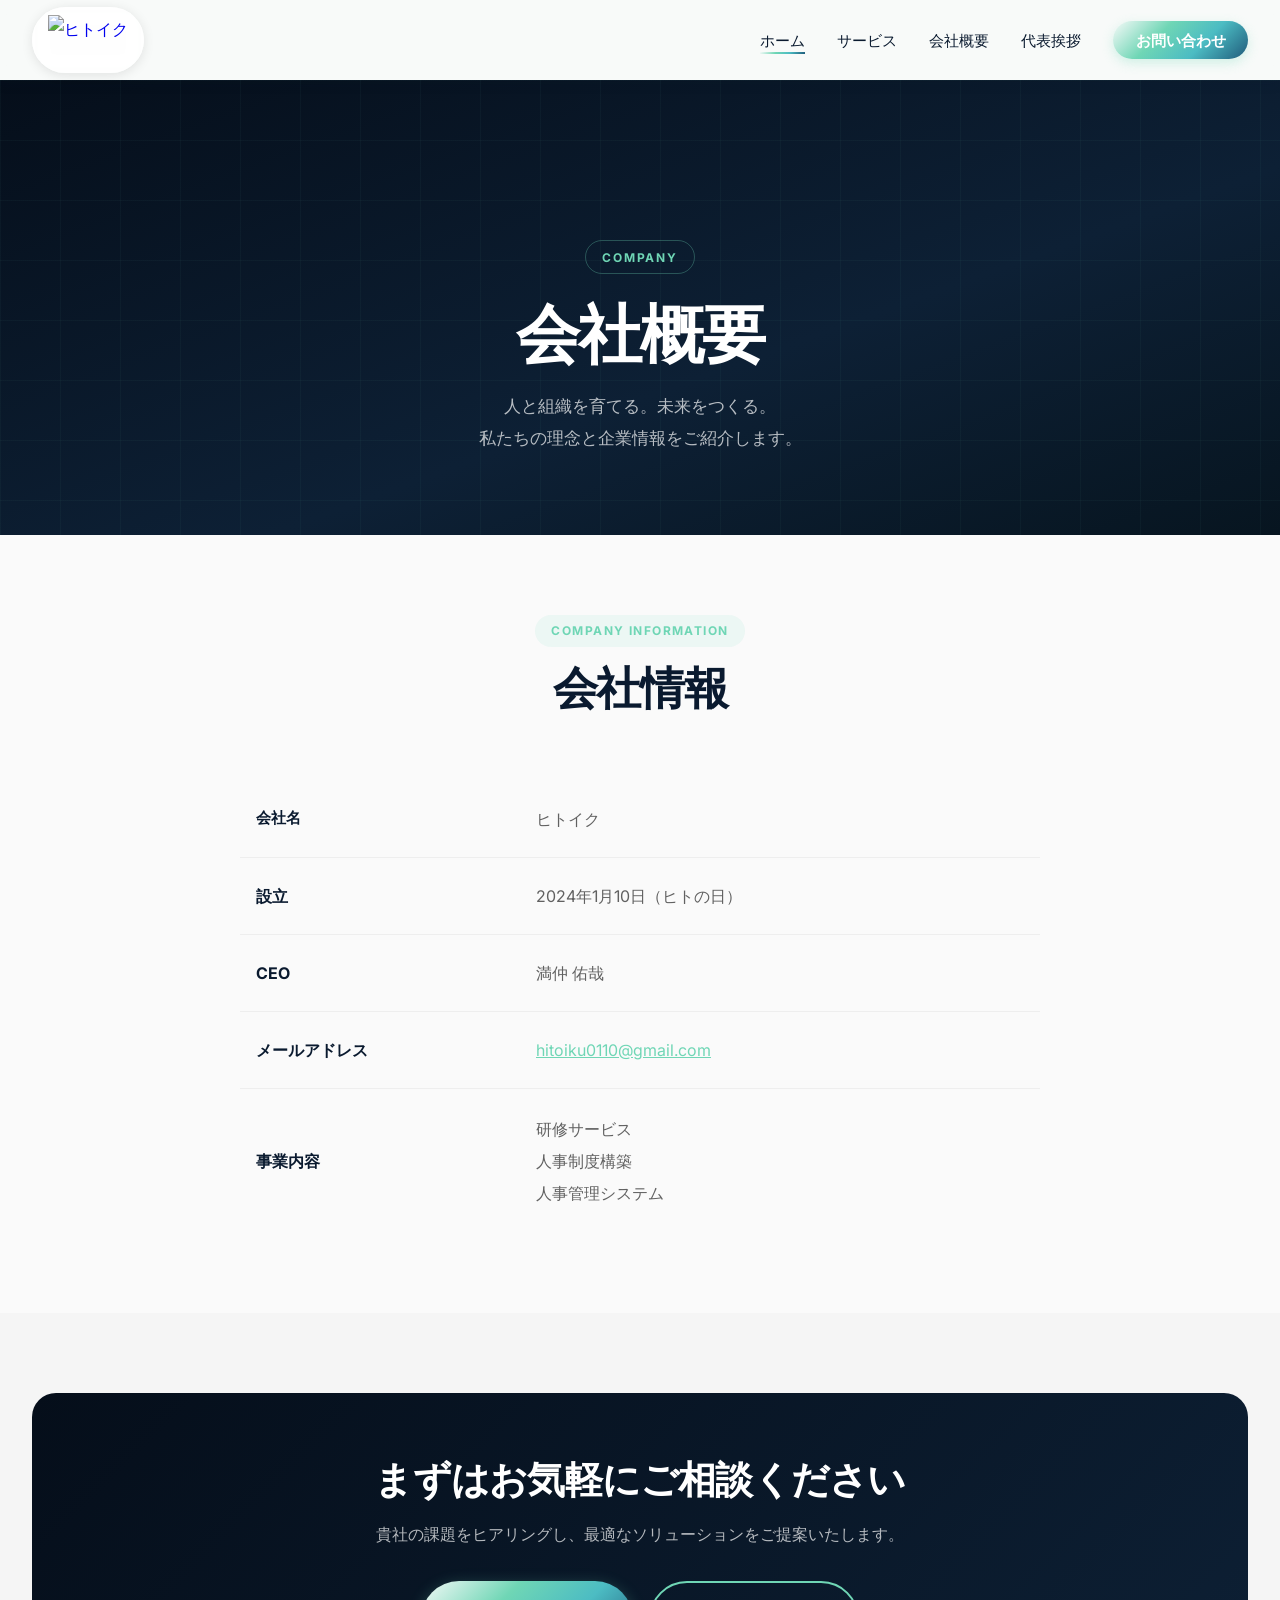
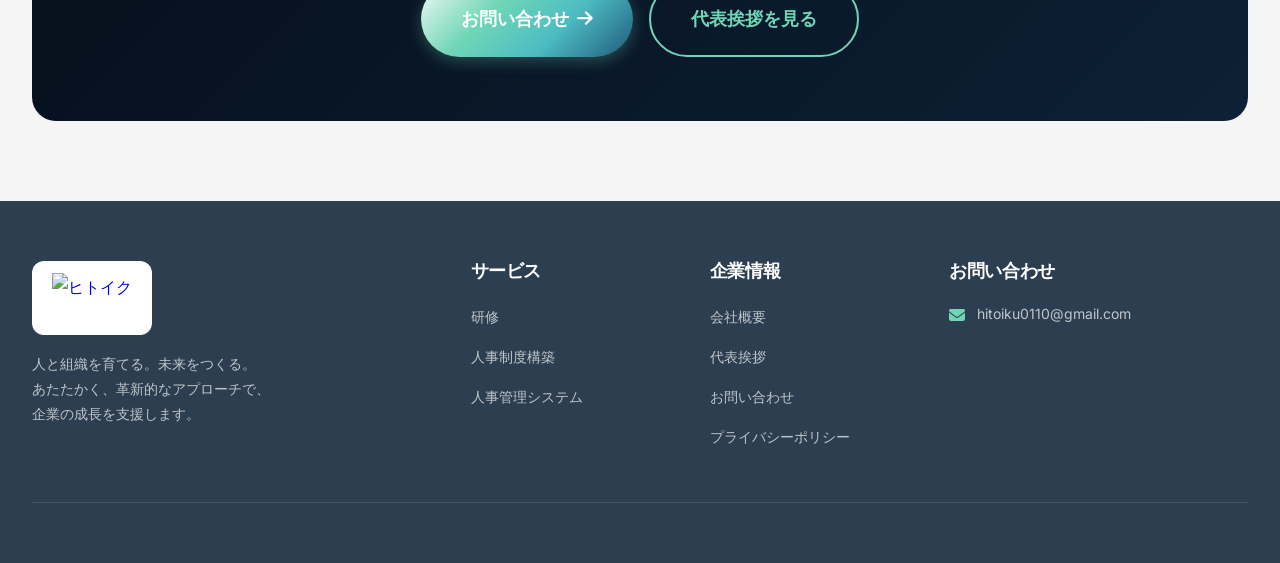
==== about.html @ e3c4ff3e "Add files via upload" ====
<!DOCTYPE html>
<html lang="ja">
<head>
  <meta charset="UTF-8">
  <meta name="viewport" content="width=device-width, initial-scale=1.0">
  <title>会社概要 - ヒトイク</title>
  <meta name="description" content="ヒトイクの会社概要、企業理念、ビジョン、ミッションをご紹介します。">
  <link rel="preconnect" href="https://fonts.googleapis.com">
  <link rel="preconnect" href="https://fonts.gstatic.com" crossorigin>
  <link href="https://fonts.googleapis.com/css2?family=Inter:wght@300;400;500;600;700;800;900&family=Sora:wght@400;600;700;800&display=swap" rel="stylesheet">
  <link rel="stylesheet" href="https://cdn.jsdelivr.net/npm/@fortawesome/fontawesome-free@6.4.0/css/all.min.css">
  <style>

/* ===== デザインシステム ===== */
:root {
  --color-mist-white: #F7FAF9;
  --color-fresh-green: #6FD6B5;
  --color-calm-cyan: #4CBCC3;
  --color-deep-blue: #1F5A7A;
  --color-deep-navy: #0A1A2F;
  --color-soft-amber: #F4A261;
  --primary-gradient: linear-gradient(135deg, #F7FAF9 0%, #6FD6B5 35%, #4CBCC3 65%, #1F5A7A 100%);
  --primary: #6FD6B5;
  --primary-light: #8FE4CC;
  --primary-dark: #4CBCC3;
  --neutral-50: #FAFAFA;
  --neutral-100: #F5F5F5;
  --neutral-200: #EEEEEE;
  --neutral-300: #E0E0E0;
  --neutral-600: #757575;
  --neutral-700: #616161;
  --neutral-800: #424242;
  --neutral-900: #0A1A2F;
  --glass-bg: rgba(247, 250, 249, 0.75);
  --glass-border: rgba(111, 214, 181, 0.25);
  --glass-shadow: 0 8px 32px 0 rgba(10, 26, 47, 0.15);
  --shadow-sm: 0 4px 12px rgba(10, 26, 47, 0.08);
  --shadow-md: 0 8px 24px rgba(10, 26, 47, 0.12);
  --shadow-lg: 0 16px 48px rgba(10, 26, 47, 0.16);
  --shadow-xl: 0 24px 64px rgba(10, 26, 47, 0.20);
  --font-display: 'Sora', 'Noto Sans JP', sans-serif;
  --font-body: 'Inter', 'Noto Sans JP', sans-serif;
  --radius-sm: 8px;
  --radius-md: 12px;
  --radius-lg: 16px;
  --radius-xl: 24px;
  --radius-full: 9999px;
  --transition-fast: 0.15s cubic-bezier(0.4, 0, 0.2, 1);
  --transition-base: 0.3s cubic-bezier(0.4, 0, 0.2, 1);
  --transition-slow: 0.5s cubic-bezier(0.4, 0, 0.2, 1);
  --transition-smooth: 0.7s cubic-bezier(0.25, 0.46, 0.45, 0.94);
  --space-xs: 0.5rem;
  --space-sm: 1rem;
  --space-md: 1.5rem;
  --space-lg: 2rem;
  --space-xl: 3rem;
  --space-2xl: 4rem;
  --space-3xl: 6rem;
}

*, *::before, *::after { margin: 0; padding: 0; box-sizing: border-box; }

html { scroll-behavior: smooth; font-size: 16px; -webkit-font-smoothing: antialiased; }

body {
  font-family: var(--font-body);
  font-size: 1rem;
  line-height: 1.75;
  color: var(--neutral-800);
  background: var(--neutral-50);
  overflow-x: hidden;
}

h1,h2,h3,h4,h5,h6 {
  font-family: var(--font-display);
  font-weight: 700;
  line-height: 1.2;
  letter-spacing: -0.02em;
  color: var(--neutral-900);
}
h1 { font-size: clamp(2.5rem, 5vw, 4.5rem); font-weight: 800; }
h2 { font-size: clamp(2rem, 4vw, 3.5rem); }
h3 { font-size: clamp(1.5rem, 3vw, 2.5rem); }
h4 { font-size: clamp(1.25rem, 2.5vw, 2rem); }
p { font-size: clamp(1rem, 1.5vw, 1.125rem); line-height: 1.8; }

.text-gradient {
  background: var(--primary-gradient);
  -webkit-background-clip: text;
  -webkit-text-fill-color: transparent;
  background-clip: text;
}

.container { max-width: 1320px; margin: 0 auto; padding: 0 var(--space-lg); }
.section { padding: var(--space-3xl) 0; position: relative; }
.section-hero { min-height: 100vh; display: flex; align-items: center; position: relative; overflow: hidden; }

.glass-card {
  background: var(--glass-bg);
  backdrop-filter: blur(20px) saturate(180%);
  -webkit-backdrop-filter: blur(20px) saturate(180%);
  border: 1px solid var(--glass-border);
  border-radius: var(--radius-xl);
  box-shadow: var(--shadow-lg);
  transition: all var(--transition-base);
}
.glass-card:hover { transform: translateY(-8px); box-shadow: var(--shadow-xl); }

/* ===== ボタン ===== */
.btn {
  display: inline-flex; align-items: center; justify-content: center;
  gap: var(--space-xs); padding: 1rem 2rem;
  font-family: var(--font-body); font-size: 1rem; font-weight: 600;
  text-decoration: none; border: none; border-radius: var(--radius-full);
  cursor: pointer; transition: all var(--transition-base);
  position: relative; overflow: hidden;
}
.btn::before {
  content: ''; position: absolute; top: 50%; left: 50%;
  width: 0; height: 0; border-radius: 50%;
  background: rgba(255,255,255,0.3);
  transform: translate(-50%,-50%); transition: width 0.6s, height 0.6s;
}
.btn:hover::before { width: 300px; height: 300px; }
.btn-primary {
  background: var(--primary-gradient); color: white;
  box-shadow: 0 4px 16px rgba(111,214,181,0.3);
}
.btn-primary:hover { transform: translateY(-2px); box-shadow: 0 8px 24px rgba(111,214,181,0.4); }
.btn-ghost {
  background: transparent; color: var(--primary);
  border: 2px solid var(--primary);
}
.btn-ghost:hover { background: var(--primary); color: white; }
.btn-large { padding: 1.25rem 2.5rem; font-size: 1.125rem; }

/* ===== アニメーション ===== */
@keyframes fadeInUp { from { opacity:0; transform:translateY(30px); } to { opacity:1; transform:translateY(0); } }
@keyframes float { 0%,100% { transform:translateY(0); } 50% { transform:translateY(-20px); } }
@keyframes pulse { 0%,100% { transform:scale(1); opacity:1; } 50% { transform:scale(1.05); opacity:0.9; } }
@keyframes pulse-soft { 0%,100% { opacity:1; transform:scale(1); } 50% { opacity:0.7; transform:scale(1.15); } }
@keyframes ripple { from { transform:scale(0); opacity:1; } to { transform:scale(4); opacity:0; } }

.animate-fadeInUp { animation: fadeInUp 0.7s ease-out; }
.delay-100 { animation-delay: 0.1s; }
.delay-200 { animation-delay: 0.2s; }
.delay-300 { animation-delay: 0.3s; }

.reveal { opacity: 0; transform: translateY(30px); transition: all var(--transition-smooth); }
.reveal.active { opacity: 1; transform: translateY(0); }

/* ===== ナビゲーション ===== */
.nav {
  position: fixed; top: 0; left: 0; width: 100%; z-index: 1000;
  background: transparent; transition: all var(--transition-base);
}
.nav.scrolled {
  background: var(--glass-bg);
  backdrop-filter: blur(20px) saturate(180%);
  box-shadow: var(--shadow-sm);
}
.nav__wrapper {
  display: flex; align-items: center; justify-content: space-between;
  padding: 1rem 0; height: 80px;
}
.nav__logo {
  background: rgba(255,255,255,0.95);
  padding: 0.5rem 1rem; border-radius: 50px;
  backdrop-filter: blur(10px);
  box-shadow: 0 2px 12px rgba(0,0,0,0.1);
  position: relative; z-index: 1001;
  display: flex; align-items: center;
  text-decoration: none; height: fit-content;
}
.nav__logo-img { height: 50px; width: auto; transition: transform var(--transition-base); }
.nav__logo-img:hover { transform: scale(1.05); }
.nav__list { display: flex; align-items: center; gap: var(--space-lg); list-style: none; }
.nav__link {
  text-decoration: none; color: white; font-weight: 500; font-size: 0.9375rem;
  transition: all var(--transition-fast); position: relative;
}
.nav.scrolled .nav__link { color: var(--neutral-900); }
.nav__link::after {
  content: ''; position: absolute; bottom: -4px; left: 0;
  width: 0; height: 2px; background: var(--primary-gradient);
  transition: width var(--transition-base);
}
.nav__link:hover::after, .nav__link.active::after { width: 100%; }
.nav__link--cta {
  background: var(--primary-gradient); color: white !important;
  padding: 0.6rem 1.4rem; border-radius: var(--radius-full);
  font-weight: 600; box-shadow: 0 4px 12px rgba(111,214,181,0.3);
}
.nav__link--cta::after { display: none; }
.nav__toggle { display: none; flex-direction: column; gap: 5px; background: none; border: none; cursor: pointer; }
.nav__toggle span { width: 25px; height: 2px; background: white; transition: all var(--transition-base); }
.nav.scrolled .nav__toggle span { background: var(--neutral-900); }
.nav__menu { display: block; }

/* ===== ヒーロー（シネマティック・ビデオ背景） ===== */
.hero {
  position: relative; overflow: hidden;
  min-height: 100vh;
  display: flex; align-items: center;
  background: #050e1a;
}
.hero__background { position: absolute; inset: 0; }

/* ビデオ本体 */
.hero__video {
  position: absolute; top: 50%; left: 50%;
  min-width: 100%; min-height: 100%;
  width: auto; height: auto;
  transform: translate(-50%, -50%);
  object-fit: cover; z-index: 0;
}

/* ビデオなし時のフォールバック */
.hero__video-fallback {
  position: absolute; inset: 0; z-index: 0;
  background:
    radial-gradient(ellipse 80% 60% at 65% 40%, rgba(31,90,122,0.6) 0%, transparent 70%),
    radial-gradient(ellipse 50% 80% at 15% 80%, rgba(76,188,195,0.2) 0%, transparent 60%),
    linear-gradient(160deg, #050e1a 0%, #0d2035 50%, #071520 100%);
}

/* グリッド装飾ライン */
.hero__grid {
  position: absolute; inset: 0; z-index: 1; pointer-events: none;
  background-image:
    linear-gradient(rgba(111,214,181,0.04) 1px, transparent 1px),
    linear-gradient(90deg, rgba(111,214,181,0.04) 1px, transparent 1px);
  background-size: 80px 80px;
  -webkit-mask-image: radial-gradient(ellipse 80% 80% at 50% 50%, black 30%, transparent 100%);
  mask-image: radial-gradient(ellipse 80% 80% at 50% 50%, black 30%, transparent 100%);
}

/* メインオーバーレイ */
.hero__overlay {
  position: absolute; inset: 0; z-index: 2;
  background: linear-gradient(160deg,
    rgba(5,14,26,0.88) 0%,
    rgba(10,26,47,0.72) 45%,
    rgba(5,14,26,0.85) 100%);
}
.hero__overlay::after {
  content: '';
  position: absolute; bottom: 0; left: 0; right: 0; height: 220px;
  background: linear-gradient(to top, var(--neutral-50) 0%, transparent 100%);
}

/* 左サイドアクセントライン */
.hero__sideline {
  position: absolute; left: 5vw; top: 20%; bottom: 20%;
  width: 1px; z-index: 3;
  background: linear-gradient(to bottom, transparent 0%, rgba(111,214,181,0.5) 30%, rgba(76,188,195,0.5) 70%, transparent 100%);
  transform: scaleY(0); transform-origin: top;
  animation: sidelineGrow 1.2s 0.3s cubic-bezier(0.4,0,0.2,1) forwards;
}
@keyframes sidelineGrow { to { transform: scaleY(1); } }

/* 粒子 */
.hero__particles { position: absolute; inset: 0; z-index: 1; overflow: hidden; pointer-events: none; }
.hero__particle {
  position: absolute; border-radius: 50%;
  background: rgba(111,214,181,0.22);
  animation: particleFloat linear infinite;
}
@keyframes particleFloat {
  0%   { transform: translateY(100vh) scale(0); opacity: 0; }
  10%  { opacity: 0.8; }
  90%  { opacity: 0.2; }
  100% { transform: translateY(-10vh) scale(1.2); opacity: 0; }
}

/* コンテンツ */
.hero__container { position: relative; z-index: 4; width: 100%; }
.hero__content { max-width: 900px; color: white; padding-left: 1rem; }

/* ===== シネマティックテキストアニメーション ===== */
@keyframes lineReveal {
  from { transform: translateY(110%); opacity: 0; }
  to   { transform: translateY(0);    opacity: 1; }
}
@keyframes fadeInUp {
  from { transform: translateY(24px); opacity: 0; }
  to   { transform: translateY(0);    opacity: 1; }
}

/* バッジ */
.hero__badge {
  display: inline-flex; align-items: center; gap: 0.5rem;
  background: rgba(111,214,181,0.12);
  border: 1px solid rgba(111,214,181,0.35);
  backdrop-filter: blur(12px);
  border-radius: var(--radius-full);
  padding: 0.4rem 1.2rem;
  font-size: 0.75rem; font-weight: 700; letter-spacing: 0.14em;
  color: #6FD6B5; text-transform: uppercase;
  margin-bottom: 2rem;
  opacity: 0;
  animation: fadeInUp 0.7s 0.4s cubic-bezier(0.4,0,0.2,1) forwards;
}
.hero__badge-dot {
  width: 6px; height: 6px; border-radius: 50%;
  background: #6FD6B5;
  animation: pulse-soft 2s ease-in-out infinite;
}

/* タイトル全体 */
.hero__title {
  margin-bottom: 0;
  font-size: clamp(2.6rem, 5.5vw, 5.2rem);
  font-weight: 800;
  line-height: 1.2;
  letter-spacing: -0.03em;
  color: white;
}

/* 行マスク：overflow:hidden でスライドアップのクリップ領域 */
.hero__line-wrap {
  display: block;
  overflow: hidden;
  padding-bottom: 0.15em;
}
/* 2行目はclip-pathを使うのでoverflowはvisibleに */
.hero__line-wrap--clip {
  display: block;
  overflow: visible;
  padding-bottom: 0.15em;
}

/* ===== キーフレーム ===== */
@keyframes lineSlideUp {
  from { transform: translateY(115%); opacity: 0; }
  to   { transform: translateY(0);    opacity: 1; }
}

/* 1行目「人が変われば、」— delay 1.2s */
.hero__title-line1 {
  display: block;
  color: #ffffff;
  text-shadow: 0 3px 28px rgba(0,0,0,0.7);
  opacity: 0;
  animation: lineSlideUp 1.2s 1.2s cubic-bezier(0.16,1,0.3,1) forwards;
}

/* 2行目「組織は変わる。」— グラデーション文字は廃止、白+緑グローで確実に表示 */
.hero__title-line2 {
  display: block;
  color: #ffffff;
  text-shadow:
    0 0 30px rgba(111,214,181,0.9),
    0 0 60px rgba(76,188,195,0.6),
    0 2px 20px rgba(0,0,0,0.8);
  clip-path: inset(0 0 110% 0);
  transform: translateY(30px);
  animation: line2Reveal 1.2s 2.2s cubic-bezier(0.16,1,0.3,1) forwards;
}
@keyframes line2Reveal {
  from { clip-path: inset(0 0 110% 0); transform: translateY(30px); }
  to   { clip-path: inset(0 0 -20% 0); transform: translateY(0); }
}

/* 2行目アンダーライン — delay 3.6s */
.hero__title-line2-inner { position: relative; display: inline-block; }
.hero__title-line2-inner::after {
  content: '';
  position: absolute; left: 0; bottom: -6px;
  width: 100%; height: 3px;
  background: linear-gradient(90deg, #7ee8c8 0%, #4CBCC3 100%);
  border-radius: 2px;
  transform: scaleX(0); transform-origin: left;
  animation: scaleXIn 1.0s 3.6s cubic-bezier(0.4,0,0.2,1) forwards;
  box-shadow: 0 0 12px rgba(111,214,181,0.5);
}
@keyframes scaleXIn { to { transform: scaleX(1); } }

/* ディバイダー — delay 3.2s */
.hero__divider {
  width: 0; height: 1px;
  background: linear-gradient(to right, rgba(111,214,181,0.7), transparent);
  margin: 2.4rem 0 1.8rem;
  animation: dividerGrow 1.0s 3.2s cubic-bezier(0.4,0,0.2,1) forwards;
}
@keyframes dividerGrow { to { width: 130px; } }

/* サブコピー — 3.5s / 4.0s */
.hero__sub-line { overflow: hidden; display: block; }
.hero__sub-line span {
  display: block;
  opacity: 0;
  animation: lineSlideUp 1.0s cubic-bezier(0.16,1,0.3,1) forwards;
}
.hero__sub-line:nth-child(1) span { animation-delay: 3.5s; }
.hero__sub-line:nth-child(2) span { animation-delay: 4.0s; }

.hero__description {
  font-size: clamp(0.95rem, 1.5vw, 1.1rem); line-height: 2.1;
  color: rgba(255,255,255,0.78); max-width: 620px;
  margin-bottom: var(--space-xl);
  font-weight: 300; letter-spacing: 0.02em;
}

/* ボタン — delay 4.6s */
.hero__actions {
  display: flex; gap: var(--space-md); flex-wrap: wrap;
  margin-bottom: var(--space-2xl);
  opacity: 0;
  animation: fadeInUp 1.0s 4.6s cubic-bezier(0.4,0,0.2,1) forwards;
}

/* スクロールインジケーター（5s後） */
.hero__scroll-hint {
  position: absolute; bottom: 2.5rem; left: 50%;
  transform: translateX(-50%);
  display: flex; flex-direction: column; align-items: center; gap: 0.6rem;
  color: rgba(255,255,255,0.4); font-size: 0.65rem; letter-spacing: 0.18em;
  text-transform: uppercase; z-index: 4;
  opacity: 0;
  animation: fadeInUp 1s 5s ease forwards;
}
.hero__scroll-line {
  width: 1px; height: 52px;
  background: linear-gradient(to bottom, rgba(111,214,181,0.7), transparent);
  animation: scrollPulse 2.5s 5.5s ease-in-out infinite;
}
@keyframes scrollPulse {
  0%,100% { opacity: 1; transform: scaleY(1); }
  50%      { opacity: 0.3; transform: scaleY(0.5) translateY(10px); }
}

@media (max-width: 768px) {
  .hero__content { margin-top: 100px; }
  .hero__title   { font-size: clamp(2rem, 8vw, 3rem); }
  .hero__sideline { display: none; }
  .hero__actions { flex-direction: column; }
  .hero__actions .btn { width: 100%; justify-content: center; }
  .hero__scroll-hint { display: none; }
}

/* ===== セクションヘッダー ===== */
.section__header { text-align: center; margin-bottom: var(--space-3xl); }
.section__label {
  display: inline-block; padding: var(--space-xs) var(--space-md);
  background: linear-gradient(135deg, rgba(111,214,181,0.1) 0%, rgba(111,214,181,0.05) 100%);
  border-radius: var(--radius-full); font-size: 0.875rem; font-weight: 700;
  color: var(--primary); letter-spacing: 0.05em; text-transform: uppercase;
  margin-bottom: var(--space-md);
}
.section__title { margin-bottom: var(--space-md); }
.section__description { font-size: 1.125rem; color: var(--neutral-600); }

/* ===== ビジョン・ミッション ===== */
.vm-grid { display: grid; grid-template-columns: 1fr; gap: var(--space-2xl); max-width: 800px; margin: 0 auto; }
.vm-card { padding: var(--space-2xl); text-align: center; border-radius: var(--radius-lg); }
.vm-card__icon {
  width: 80px; height: 80px; margin: 0 auto var(--space-lg);
  display: flex; align-items: center; justify-content: center;
  background: var(--primary-gradient); border-radius: 50%;
  font-size: 2rem; color: white;
}
.vm-card__title { font-size: 1.75rem; font-weight: 800; color: var(--primary); margin-bottom: var(--space-sm); letter-spacing: 0.05em; }
.vm-card__subtitle { font-size: 1.25rem; font-weight: 600; color: var(--neutral-800); margin-bottom: var(--space-lg); }
.vm-card__text { font-size: 1.125rem; line-height: 1.8; color: var(--neutral-700); margin-bottom: var(--space-md); font-weight: 500; }
.vm-card__description { font-size: 0.9375rem; line-height: 1.7; color: var(--neutral-600); }

/* ===== サービスカード ===== */
.services__grid { display: grid; grid-template-columns: repeat(3,1fr); gap: var(--space-xl); }
.service-card {
  background: white; border-radius: var(--radius-xl); overflow: hidden;
  box-shadow: var(--shadow-md); transition: all var(--transition-base); position: relative;
}
.service-card:hover { transform: translateY(-8px); box-shadow: var(--shadow-xl); }
.service-card__image { position: relative; height: 240px; overflow: hidden; }
.service-card__image img { width: 100%; height: 100%; object-fit: cover; transition: transform var(--transition-slow); }
.service-card:hover .service-card__image img { transform: scale(1.1); }
.service-card__badge {
  position: absolute; top: var(--space-md); left: var(--space-md);
  width: 50px; height: 50px; background: var(--glass-bg);
  backdrop-filter: blur(20px); border-radius: var(--radius-md);
  display: flex; align-items: center; justify-content: center;
  font-family: var(--font-display); font-size: 1.25rem; font-weight: 800; color: var(--primary);
}
.service-card__content { padding: var(--space-xl); }
.service-card__title { font-size: 1.5rem; margin-bottom: var(--space-md); }
.service-card__description { color: var(--neutral-600); margin-bottom: var(--space-lg); line-height: 1.8; }
.service-card__features { list-style: none; margin-bottom: var(--space-lg); }
.service-card__features li { display: flex; align-items: center; gap: var(--space-sm); padding: var(--space-xs) 0; color: var(--neutral-700); }
.service-card__features i { color: var(--primary); font-size: 0.875rem; }
.service-card__link { display: inline-flex; align-items: center; gap: var(--space-xs); color: var(--primary); font-weight: 600; text-decoration: none; transition: gap var(--transition-base); }
.service-card__link:hover { gap: var(--space-sm); }

/* ===== 円グラフ ===== */
.testimonials { background: linear-gradient(180deg, var(--neutral-50) 0%, var(--neutral-100) 100%); }
.satisfaction-section { margin-bottom: var(--space-3xl); background: white; padding: var(--space-2xl); border-radius: var(--radius-xl); box-shadow: var(--shadow-md); }
.satisfaction-section__title { font-size: 2rem; font-weight: 700; text-align: center; color: var(--neutral-900); margin-bottom: var(--space-2xl); }
.pie-charts { display: grid; grid-template-columns: repeat(3,1fr); gap: 2rem; max-width: 1200px; margin: 0 auto; }
.pie-chart { text-align: center; }
.pie-chart__header h4 { font-size: 1.25rem; font-weight: 600; color: var(--neutral-900); margin-bottom: 2rem; }
.pie-chart__wrapper { position: relative; width: 220px; height: 220px; margin: 0 auto 1.5rem; }
.pie-chart__canvas { width: 100%; height: 100%; }
.pie-chart__center { position: absolute; top: 50%; left: 50%; transform: translate(-50%,-50%); text-align: center; }
.pie-chart__percentage {
  font-size: 2.25rem; font-weight: 800;
  background: var(--primary-gradient); -webkit-background-clip: text;
  -webkit-text-fill-color: transparent; background-clip: text;
  line-height: 1; margin-bottom: 0.25rem;
}

/* ===== お客様の声 ===== */
.testimonials__grid { display: grid; grid-template-columns: repeat(2,1fr); gap: var(--space-xl); max-width: 1200px; margin: 0 auto; }
.testimonial-card { padding: var(--space-xl); position: relative; transition: all var(--transition-base); }
.testimonial-card:hover { transform: translateY(-8px); }
.testimonial-card__image { width: 100%; height: 240px; overflow: hidden; border-radius: var(--radius-lg); margin-bottom: var(--space-lg); box-shadow: var(--shadow-sm); }
.testimonial-card__image img { width: 100%; height: 100%; object-fit: cover; object-position: center; transition: transform var(--transition-base); }
.testimonial-card:hover .testimonial-card__image img { transform: scale(1.05); }
.testimonial-card__title { font-size: 1.25rem; font-weight: 700; color: var(--neutral-900); margin-bottom: var(--space-md); line-height: 1.4; }
.testimonial-card__content { font-size: 0.9375rem; line-height: 1.8; color: var(--neutral-700); margin-bottom: var(--space-lg); }
.testimonial-card__author { display: flex; align-items: center; gap: var(--space-md); padding-top: var(--space-md); border-top: 2px solid var(--neutral-200); }
.testimonial-card__company { font-weight: 600; color: var(--primary); font-size: 1rem; }

/* ===== 特徴カード ===== */
.features__grid { position: relative; }
.feature-card { padding: var(--space-xl); text-align: center; position: relative; }
.feature-card__icon {
  width: 80px; height: 80px; margin: 0 auto var(--space-lg);
  background: var(--primary-gradient); border-radius: var(--radius-lg);
  display: flex; align-items: center; justify-content: center;
  font-size: 2rem; color: white; box-shadow: 0 8px 24px rgba(111,214,181,0.3);
}
.feature-card__title { font-size: 1.5rem; margin-bottom: var(--space-md); }
.feature-card__description { color: var(--neutral-600); line-height: 1.8; }

/* ===== CTA ===== */
.cta__content { padding: var(--space-3xl); text-align: center; }
.cta__title { margin-bottom: var(--space-md); }
.cta__description { font-size: 1.125rem; color: var(--neutral-600); margin-bottom: var(--space-xl); }
.cta__actions { display: flex; gap: var(--space-md); justify-content: center; flex-wrap: wrap; }

/* ===== グリッド ===== */
.grid { display: grid; gap: var(--space-lg); }
.grid-3 { grid-template-columns: repeat(3,1fr); }

/* ===== フッター ===== */
.footer { background-color: #2C3E50; color: white; padding: 60px 0 30px; }
.footer__content { display: grid; grid-template-columns: 2fr 1fr 1fr 1.5fr; gap: 40px; margin-bottom: 40px; }
.footer__logo { text-decoration: none; display: inline-block; margin-bottom: 16px; background: white; padding: 12px 20px; border-radius: 12px; transition: var(--transition-base); }
.footer__logo:hover { transform: translateY(-2px); box-shadow: 0 4px 12px rgba(111,214,181,0.3); }
.footer__logo-img { height: 50px; width: auto; display: block; }
.footer__description { font-size: 14px; line-height: 1.8; color: rgba(255,255,255,0.7); }
.footer__title { font-size: 18px; font-weight: 600; margin-bottom: 20px; color: white; }
.footer__list { list-style: none; }
.footer__list li { margin-bottom: 12px; }
.footer__list a { color: rgba(255,255,255,0.7); text-decoration: none; font-size: 14px; transition: color var(--transition-base); }
.footer__list a:hover { color: var(--color-fresh-green); }
.footer__contact { list-style: none; }
.footer__contact li { display: flex; align-items: center; gap: 12px; margin-bottom: 16px; font-size: 14px; }
.footer__contact i { color: var(--color-fresh-green); font-size: 16px; }
.footer__contact a { color: rgba(255,255,255,0.7); text-decoration: none; transition: color var(--transition-base); }
.footer__contact a:hover { color: var(--color-fresh-green); }
.footer__bottom { border-top: 1px solid rgba(255,255,255,0.1); padding-top: 30px; text-align: center; }

/* ===== スクロールバー ===== */
::-webkit-scrollbar { width: 10px; }
::-webkit-scrollbar-track { background: var(--neutral-100); }
::-webkit-scrollbar-thumb { background: var(--primary); border-radius: var(--radius-full); }
::-webkit-scrollbar-thumb:hover { background: var(--primary-dark); }
::selection { background: var(--primary); color: white; }

/* ===== SP改行制御 ===== */
.br-sp { display: none; }

/* ===== レスポンシブ ===== */
@media (max-width: 1024px) {
  .services__grid { grid-template-columns: 1fr; max-width: 600px; margin: 0 auto; gap: var(--space-xl); }
  .service-card { display: flex; flex-direction: column; }
  .service-card__image { height: 300px; }
  .footer__content { grid-template-columns: repeat(2,1fr); gap: 30px; }
  .footer__section--main { grid-column: 1 / -1; text-align: center; }
  .footer__logo { margin-left: auto; margin-right: auto; }
  .grid-3 { grid-template-columns: repeat(2,1fr); }
  .testimonials__grid { grid-template-columns: 1fr; }
  .pie-charts { grid-template-columns: repeat(3,1fr); gap: 1.5rem; }
  .pie-chart__wrapper { width: 180px; height: 180px; }
}
@media (max-width: 768px) {
  .br-sp { display: inline; }
  :root { --space-3xl: 4rem; --space-2xl: 3rem; }
  .nav { background: var(--glass-bg); backdrop-filter: blur(20px) saturate(180%); box-shadow: var(--shadow-sm); }
  .nav-overlay { position: fixed; top: 0; left: 0; width: 100%; height: 100vh; background: rgba(10,26,47,0.6); backdrop-filter: blur(4px); opacity: 0; visibility: hidden; transition: all var(--transition-base); z-index: 998; pointer-events: none; }
  .nav-overlay.active { opacity: 1; visibility: visible; pointer-events: auto; }
  .nav__menu { position: fixed !important; top: 0 !important; right: -100% !important; width: 70% !important; max-width: 300px !important; height: 100vh !important; background: white !important; padding: 100px 30px 40px !important; box-shadow: var(--shadow-xl) !important; transition: right 0.3s ease-in-out !important; z-index: 999 !important; overflow-y: auto !important; }
  .nav__menu.active { right: 0 !important; }
  body.menu-open { overflow: hidden; position: fixed; width: 100%; }
  .nav__list { flex-direction: column; align-items: flex-start; gap: 24px; }
  .nav__link { color: var(--neutral-900); font-size: 1rem; }
  .nav__toggle { display: flex; position: relative; z-index: 1001; }
  .nav__toggle span { background: var(--neutral-900); }
  .services__grid { grid-template-columns: 1fr; gap: var(--space-lg); max-width: 100%; }
  .service-card__image { height: 250px; }
  .hero__content { margin-top: 130px; padding-top: 5px; }
  .hero__title { font-size: 2rem; }
  .hero__actions { flex-direction: column; }
  .hero__actions .btn { width: 100%; justify-content: center; }
  .footer__content { grid-template-columns: 1fr; }
  .grid-3 { grid-template-columns: 1fr; }
  .testimonials__grid { grid-template-columns: 1fr; }
  .pie-charts { grid-template-columns: 1fr; gap: 2.5rem; }
  .pie-chart__wrapper { width: 200px; height: 200px; }
  .vm-grid { grid-template-columns: 1fr; }
  .cta__content { padding: var(--space-xl); }
  .satisfaction-section { padding: var(--space-lg); }
}
@media (max-width: 480px) {
  .container { padding: 0 1.25rem; }
  .nav__wrapper { height: 70px; padding: 0.75rem 0; }
  .nav__logo { padding: 0.4rem 0.8rem; }
  .nav__logo-img { height: 38px; }
  .hero__content { margin-top: 100px !important; }
  .hero__title { font-size: 1.75rem; line-height: 1.3; }
  .hero__description { font-size: 1rem; }
}


/* ===== サブページ共通 ===== */
.page-hero {
  padding: 160px 0 80px;
  background: linear-gradient(160deg, #050e1a 0%, #0d2035 60%, #071520 100%);
  position: relative; overflow: hidden;
  text-align: center;
}
.page-hero::before {
  content: '';
  position: absolute; inset: 0;
  background-image:
    linear-gradient(rgba(111,214,181,0.04) 1px, transparent 1px),
    linear-gradient(90deg, rgba(111,214,181,0.04) 1px, transparent 1px);
  background-size: 60px 60px;
}
.page-hero__label {
  display: inline-block;
  color: #6FD6B5; font-size: 0.75rem; font-weight: 700;
  letter-spacing: 0.15em; text-transform: uppercase;
  border: 1px solid rgba(111,214,181,0.3);
  padding: 0.35rem 1rem; border-radius: 999px;
  margin-bottom: 1.5rem;
}
.page-hero__title {
  font-family: var(--font-display);
  font-size: clamp(2.2rem, 5vw, 4rem);
  font-weight: 800; color: #fff;
  margin-bottom: 1rem; letter-spacing: -0.03em;
}
.page-hero__desc {
  font-size: 1.05rem; color: rgba(255,255,255,0.7);
  line-height: 1.9; max-width: 560px; margin: 0 auto;
}
.section { padding: 80px 0; }
.section--alt { background: var(--neutral-100); }

/* CTA */
.cta-block {
  background: linear-gradient(135deg, #050e1a 0%, #0d2035 100%);
  border-radius: var(--radius-xl);
  padding: 4rem 3rem; text-align: center;
}
.cta-block__title {
  font-family: var(--font-display);
  font-size: clamp(1.6rem, 3vw, 2.4rem);
  font-weight: 800; color: #fff; margin-bottom: 1rem;
}
.cta-block__desc { font-size: 1rem; color: rgba(255,255,255,0.7); margin-bottom: 2rem; line-height: 1.9; }
.cta-block__actions { display: flex; gap: 1rem; justify-content: center; flex-wrap: wrap; }

/* セクションヘッダー */
.sec-label {
  display: inline-block; font-size: 0.75rem; font-weight: 700;
  letter-spacing: 0.12em; text-transform: uppercase; color: var(--primary);
  background: rgba(111,214,181,0.1); border-radius: 999px;
  padding: 0.35rem 1rem; margin-bottom: 1rem;
}
.sec-title {
  font-family: var(--font-display);
  font-size: clamp(1.8rem, 3.5vw, 3rem);
  font-weight: 800; color: var(--neutral-900);
  margin-bottom: 1rem; letter-spacing: -0.03em;
}
.sec-desc { font-size: 1rem; color: var(--neutral-600); line-height: 1.9; }
.sec-header { text-align: center; margin-bottom: 4rem; }

@media (max-width: 768px) {
  [style*="grid-template-columns:1fr 1fr"],
  [style*="grid-template-columns:1fr 2fr"],
  [style*="grid-template-columns:1fr 1fr 1fr"] {
    grid-template-columns: 1fr !important;
  }
}

  </style>
</head>
<body>

<!-- ナビゲーション -->
<nav class="nav scrolled" id="nav">
  <div class="container">
    <div class="nav__wrapper">
      <a href="index.html" class="nav__logo">
        <img src="https://www.genspark.ai/api/files/s/SGOuXb6x" alt="ヒトイク" class="nav__logo-img">
      </a>
      <div class="nav__menu" id="navMenu">
        <ul class="nav__list">
          <li><a href="index.html" class="nav__link active">ホーム</a></li>
          <li><a href="services.html" class="nav__link">サービス</a></li>
          <li><a href="about.html" class="nav__link">会社概要</a></li>
          <li><a href="message.html" class="nav__link">代表挨拶</a></li>
          <li><a href="https://docs.google.com/forms/d/e/1FAIpQLSeZlL0OIho6RS2qT0XHRUkNSlb5WwN1jwob5Ap6ArMgbOg42g/viewform" target="_blank" class="nav__link nav__link--cta">お問い合わせ</a></li>
        </ul>
      </div>
      <button class="nav__toggle" id="navToggle">
        <span></span><span></span><span></span>
      </button>
    </div>
  </div>
</nav>

<main style="padding-top:80px;">
<section class="page-hero">
  <div class="container" style="position:relative;z-index:1;">
    <span class="page-hero__label">Company</span>
    <h1 class="page-hero__title">会社概要</h1>
    <p class="page-hero__desc">人と組織を育てる。未来をつくる。<br>私たちの理念と企業情報をご紹介します。</p>
  </div>
</section>

<section class="section">
  <div class="container">
    <div class="sec-header reveal">
      <span class="sec-label">Company Information</span>
      <h2 class="sec-title">会社情報</h2>
    </div>
    <div style="max-width:800px;margin:0 auto;" class="reveal">
      <table style="width:100%;border-collapse:collapse;">
        <tbody>
          <tr style="border-bottom:1px solid var(--neutral-200);">
            <td style="padding:1.5rem 1rem;font-weight:700;color:var(--neutral-900);width:35%;font-size:0.95rem;background:var(--neutral-50);">会社名</td>
            <td style="padding:1.5rem 1rem;color:var(--neutral-700);">ヒトイク</td>
          </tr>
          <tr style="border-bottom:1px solid var(--neutral-200);">
            <td style="padding:1.5rem 1rem;font-weight:700;color:var(--neutral-900);background:var(--neutral-50);">設立</td>
            <td style="padding:1.5rem 1rem;color:var(--neutral-700);">2024年1月10日（ヒトの日）</td>
          </tr>
          <tr style="border-bottom:1px solid var(--neutral-200);">
            <td style="padding:1.5rem 1rem;font-weight:700;color:var(--neutral-900);background:var(--neutral-50);">CEO</td>
            <td style="padding:1.5rem 1rem;color:var(--neutral-700);">満仲 佑哉</td>
          </tr>
          <tr style="border-bottom:1px solid var(--neutral-200);">
            <td style="padding:1.5rem 1rem;font-weight:700;color:var(--neutral-900);background:var(--neutral-50);">メールアドレス</td>
            <td style="padding:1.5rem 1rem;"><a href="mailto:hitoiku0110@gmail.com" style="color:var(--primary);">hitoiku0110@gmail.com</a></td>
          </tr>
          <tr>
            <td style="padding:1.5rem 1rem;font-weight:700;color:var(--neutral-900);background:var(--neutral-50);">事業内容</td>
            <td style="padding:1.5rem 1rem;color:var(--neutral-700);line-height:2;">研修サービス<br>人事制度構築<br>人事管理システム</td>
          </tr>
        </tbody>
      </table>
    </div>
  </div>
</section>

<section class="section section--alt">
  <div class="container">
    <div class="cta-block reveal">
      <h2 class="cta-block__title">まずはお気軽にご相談ください</h2>
      <p class="cta-block__desc">貴社の課題をヒアリングし、最適なソリューションをご提案いたします。</p>
      <div class="cta-block__actions">
        <a href="https://docs.google.com/forms/d/e/1FAIpQLSeZlL0OIho6RS2qT0XHRUkNSlb5WwN1jwob5Ap6ArMgbOg42g/viewform" target="_blank" class="btn btn-primary btn-large">お問い合わせ <i class="fas fa-arrow-right"></i></a>
        <a href="message.html" class="btn btn-ghost btn-large">代表挨拶を見る</a>
      </div>
    </div>
  </div>
</section>
</main>

<!-- フッター -->
<footer class="footer">
  <div class="container">
    <div class="footer__content">
      <div class="footer__section footer__section--main">
        <a href="index.html" class="footer__logo">
          <img src="https://www.genspark.ai/api/files/s/SGOuXb6x" alt="ヒトイク" class="footer__logo-img">
        </a>
        <p class="footer__description">
          人と組織を育てる。未来をつくる。<br>
          あたたかく、革新的なアプローチで、<br>
          企業の成長を支援します。
        </p>
      </div>
      <div class="footer__section">
        <h4 class="footer__title">サービス</h4>
        <ul class="footer__list">
          <li><a href="services.html#training">研修</a></li>
          <li><a href="services.html#hr-system">人事制度構築</a></li>
          <li><a href="services.html#hr-management">人事管理システム</a></li>
        </ul>
      </div>
      <div class="footer__section">
        <h4 class="footer__title">企業情報</h4>
        <ul class="footer__list">
          <li><a href="about.html">会社概要</a></li>
          <li><a href="message.html">代表挨拶</a></li>
          <li><a href="https://docs.google.com/forms/d/e/1FAIpQLSeZlL0OIho6RS2qT0XHRUkNSlb5WwN1jwob5Ap6ArMgbOg42g/viewform" target="_blank">お問い合わせ</a></li>
          <li><a href="privacy.html">プライバシーポリシー</a></li>
        </ul>
      </div>
      <div class="footer__section">
        <h4 class="footer__title">お問い合わせ</h4>
        <ul class="footer__contact">
          <li>
            <i class="fas fa-envelope"></i>
            <a href="mailto:hitoiku0110@gmail.com">hitoiku0110@gmail.com</a>
          </li>
        </ul>
      </div>
    </div>
    <div class="footer__bottom"></div>
  </div>
</footer>

<script>
// ===== ナビゲーション =====
const nav = document.getElementById('nav');
const navToggle = document.getElementById('navToggle');
const navMenu = document.getElementById('navMenu');

const navOverlay = document.createElement('div');
navOverlay.className = 'nav-overlay';
document.body.appendChild(navOverlay);

window.addEventListener('scroll', () => {
  // サブページは常にscrolled状態を維持
  nav.classList.add('scrolled');
});

if (navToggle) {
  navToggle.addEventListener('click', () => {
    navMenu.classList.toggle('active');
    navOverlay.classList.toggle('active');
    document.body.classList.toggle('menu-open');
  });
}

navOverlay.addEventListener('click', () => {
  navMenu.classList.remove('active');
  navOverlay.classList.remove('active');
  document.body.classList.remove('menu-open');
});

document.querySelectorAll('.nav__link').forEach(link => {
  link.addEventListener('click', () => {
    navMenu.classList.remove('active');
    navOverlay.classList.remove('active');
    document.body.classList.remove('menu-open');
  });
});

document.addEventListener('keydown', (e) => {
  if (e.key === 'Escape' && navMenu.classList.contains('active')) {
    navMenu.classList.remove('active');
    navOverlay.classList.remove('active');
    document.body.classList.remove('menu-open');
  }
});

// ===== スクロールアニメーション =====
const revealObserver = new IntersectionObserver((entries) => {
  entries.forEach(entry => { if (entry.isIntersecting) entry.target.classList.add('active'); });
}, { threshold: 0.1, rootMargin: '0px 0px -50px 0px' });
document.querySelectorAll('.reveal').forEach(el => revealObserver.observe(el));

// ===== スムーズスクロール =====
document.querySelectorAll('a[href^="#"]').forEach(anchor => {
  anchor.addEventListener('click', function(e) {
    const href = this.getAttribute('href');
    if (href === '#' || href === '#!') return;
    const target = document.querySelector(href);
    if (target) { e.preventDefault(); window.scrollTo({ top: target.offsetTop - 100, behavior: 'smooth' }); }
  });
});

// ===== パララックス（ビデオ対応） =====
window.addEventListener('scroll', () => {
  const scrolled = window.pageYOffset;
  document.querySelectorAll('.hero__video').forEach(el => {
    el.style.transform = `translate(-50%, calc(-50% + ${scrolled * 0.3}px))`;
  });
});

// ===== パーティクル生成 =====
(function() {
  const container = document.getElementById('heroParticles');
  if (!container) return;
  const count = 18;
  for (let i = 0; i < count; i++) {
    const p = document.createElement('div');
    p.className = 'hero__particle';
    const size = Math.random() * 8 + 3;
    const left  = Math.random() * 100;
    const delay = Math.random() * 12;
    const dur   = Math.random() * 10 + 8;
    p.style.cssText = `
      width:${size}px; height:${size}px;
      left:${left}%;
      animation-duration:${dur}s;
      animation-delay:${delay}s;
      opacity:0;
    `;
    container.appendChild(p);
  }
})();

// ===== スクロールトップ =====
const scrollTopBtn = document.createElement('button');
scrollTopBtn.innerHTML = '<i class="fas fa-arrow-up"></i>';
scrollTopBtn.style.cssText = `position:fixed;bottom:30px;right:30px;width:50px;height:50px;background:linear-gradient(135deg,#F7FAF9 0%,#6FD6B5 35%,#4CBCC3 65%,#1F5A7A 100%);color:white;border:none;border-radius:50%;font-size:1.25rem;cursor:pointer;box-shadow:0 16px 48px rgba(10,26,47,0.16);opacity:0;transform:scale(0);transition:all 0.3s cubic-bezier(0.4,0,0.2,1);z-index:999;`;
document.body.appendChild(scrollTopBtn);
window.addEventListener('scroll', () => {
  const show = window.scrollY > 500;
  scrollTopBtn.style.opacity = show ? '1' : '0';
  scrollTopBtn.style.transform = show ? 'scale(1)' : 'scale(0)';
});
scrollTopBtn.addEventListener('click', () => window.scrollTo({ top: 0, behavior: 'smooth' }));

// ===== カスタムカーソル（デスクトップのみ） =====
if (window.innerWidth > 768) {
  const cursor = document.createElement('div');
  cursor.style.cssText = `position:fixed;width:20px;height:20px;border:2px solid #6FD6B5;border-radius:50%;pointer-events:none;z-index:9999;transition:transform 0.2s ease,opacity 0.2s ease;opacity:0;`;
  document.body.appendChild(cursor);
  let mx=0,my=0,cx=0,cy=0;
  document.addEventListener('mousemove', e => { mx=e.clientX; my=e.clientY; cursor.style.opacity='1'; cursor.style.left=mx+'px'; cursor.style.top=my+'px'; });
  document.addEventListener('mouseleave', () => cursor.style.opacity='0');
  document.querySelectorAll('a,button,.service-card,.feature-card').forEach(el => {
    el.addEventListener('mouseenter', () => cursor.style.transform='scale(2)');
    el.addEventListener('mouseleave', () => cursor.style.transform='scale(1)');
  });
}

// ===== ページロードアニメーション =====
window.addEventListener('load', () => {
  document.body.style.opacity='0';
  document.body.style.transition='opacity 0.5s ease';
  setTimeout(() => document.body.style.opacity='1', 100);
});

// ===== 円グラフ =====
const pieChartData = {
  training:   { data:[85,13,2],  colors:[{s:'#6FD6B5',e:'#4CBCC3'},{s:'#4CBCC3',e:'#1F5A7A'},{s:'#F7FAF9',e:'#6FD6B5'}] },
  instructor: { data:[92,7,1],   colors:[{s:'#6FD6B5',e:'#4CBCC3'},{s:'#4CBCC3',e:'#1F5A7A'},{s:'#F7FAF9',e:'#6FD6B5'}] },
  reuse:      { data:[88,10,2],  colors:[{s:'#6FD6B5',e:'#4CBCC3'},{s:'#4CBCC3',e:'#1F5A7A'},{s:'#F7FAF9',e:'#6FD6B5'}] }
};

function drawPieChart(canvas, data, colors) {
  const ctx = canvas.getContext('2d');
  const cx = canvas.width/2, cy = canvas.height/2;
  const r = Math.min(cx,cy) - 20;
  let angle = -Math.PI/2;
  data.forEach((val,i) => {
    const slice = (val/100)*2*Math.PI;
    const grad = ctx.createLinearGradient(cx-r,cy-r,cx+r,cy+r);
    grad.addColorStop(0, colors[i].s);
    grad.addColorStop(1, colors[i].e);
    ctx.beginPath();
    ctx.arc(cx,cy,r,angle,angle+slice);
    ctx.lineTo(cx,cy);
    ctx.fillStyle = grad;
    ctx.fill();
    ctx.strokeStyle = 'rgba(255,255,255,0.3)';
    ctx.lineWidth = 2;
    ctx.stroke();
    angle += slice;
  });
  ctx.beginPath();
  ctx.arc(cx,cy,r*0.6,0,2*Math.PI);
  ctx.fillStyle = '#FFFFFF';
  ctx.fill();
}

const pieObserver = new IntersectionObserver((entries) => {
  entries.forEach(entry => {
    if (entry.isIntersecting && !entry.target.classList.contains('chart-drawn')) {
      entry.target.classList.add('chart-drawn');
      const type = entry.target.getAttribute('data-chart');
      const canvas = entry.target;
      canvas.width = 220; canvas.height = 220;
      setTimeout(() => {
        const info = pieChartData[type];
        if (info) drawPieChart(canvas, info.data, info.colors);
      }, 200);
    }
  });
}, { threshold: 0.3 });
document.querySelectorAll('.pie-chart__canvas').forEach(c => pieObserver.observe(c));

// ===== ボタンリップル =====
document.querySelectorAll('.btn').forEach(btn => {
  btn.addEventListener('click', function(e) {
    const r = this.getBoundingClientRect();
    const size = Math.max(r.width,r.height);
    const ripple = document.createElement('span');
    ripple.style.cssText = `position:absolute;width:${size}px;height:${size}px;border-radius:50%;background:rgba(255,255,255,0.5);left:${e.clientX-r.left-size/2}px;top:${e.clientY-r.top-size/2}px;pointer-events:none;animation:ripple 0.6s ease-out;`;
    this.appendChild(ripple);
    setTimeout(() => ripple.remove(), 600);
  });
});

const rippleStyle = document.createElement('style');
rippleStyle.textContent = `@keyframes ripple{from{transform:scale(0);opacity:1;}to{transform:scale(4);opacity:0;}}`;
document.head.appendChild(rippleStyle);
</script>
</body>
</html>
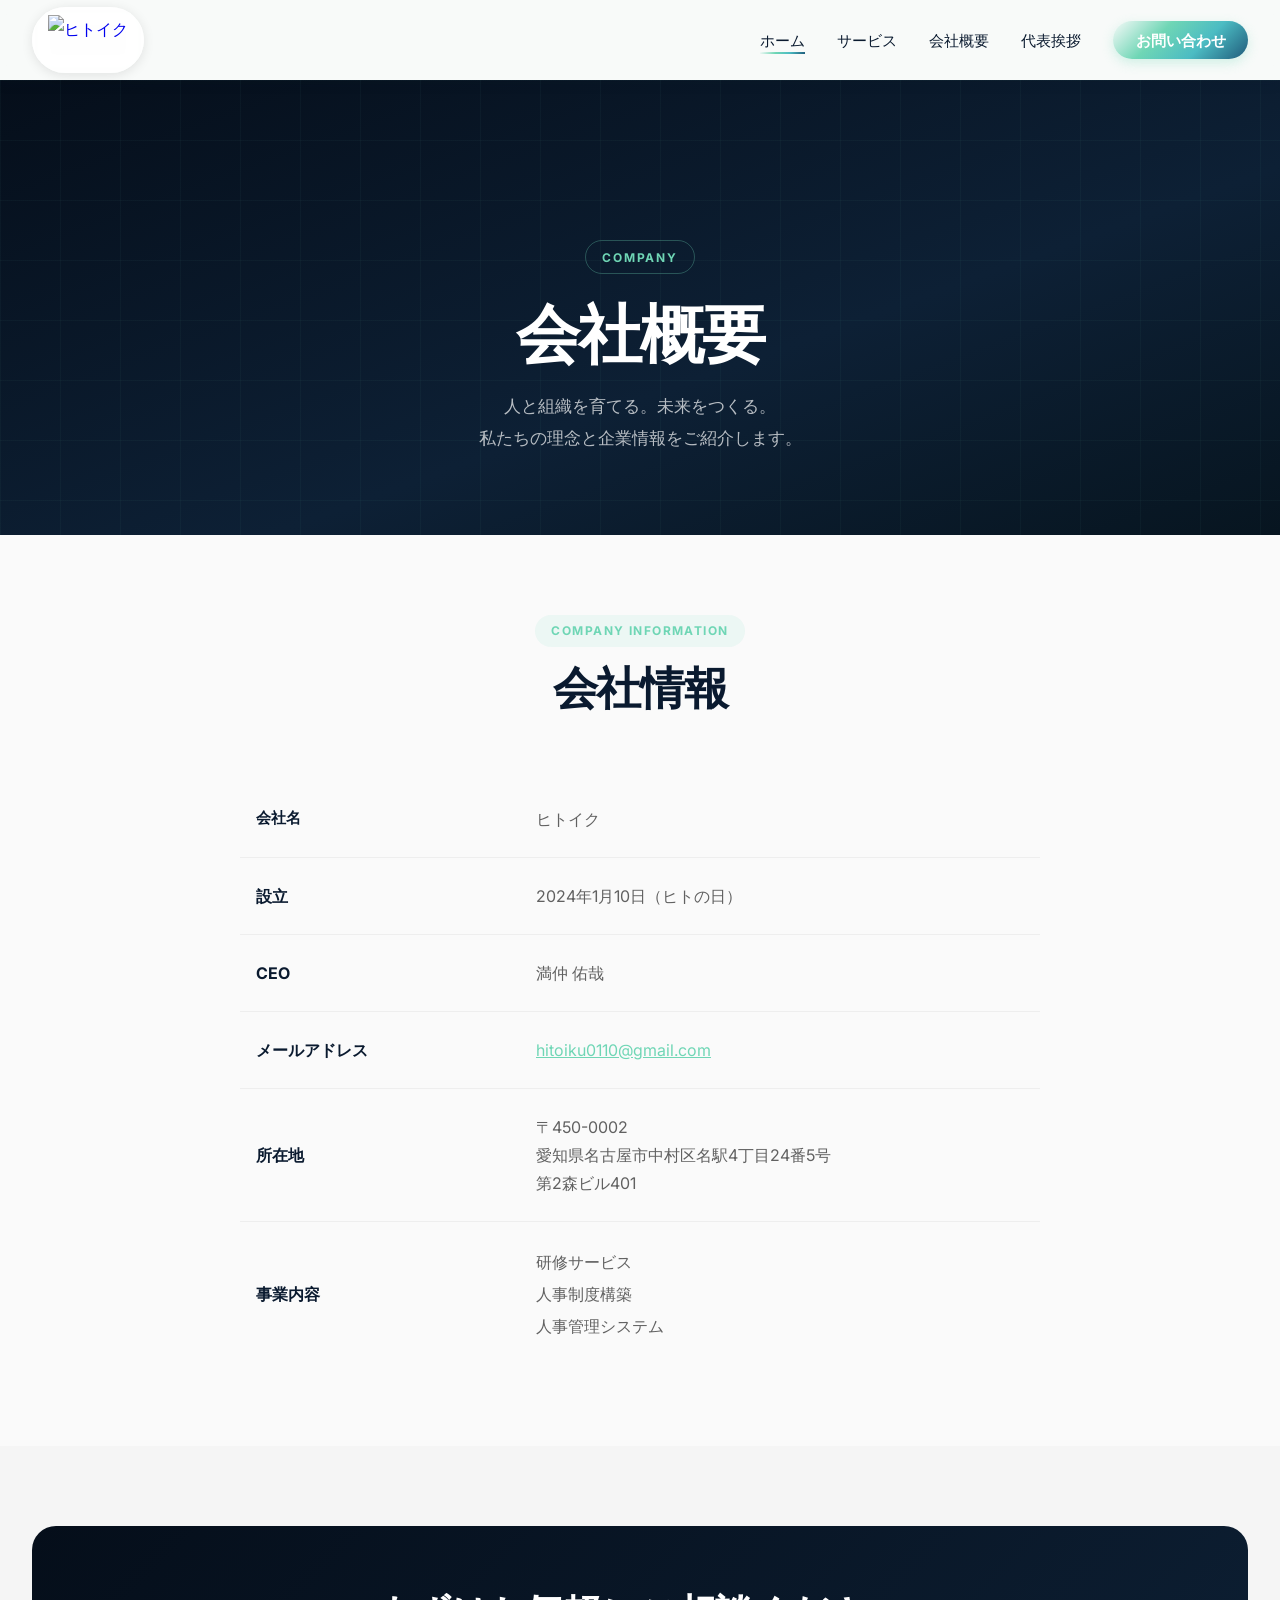
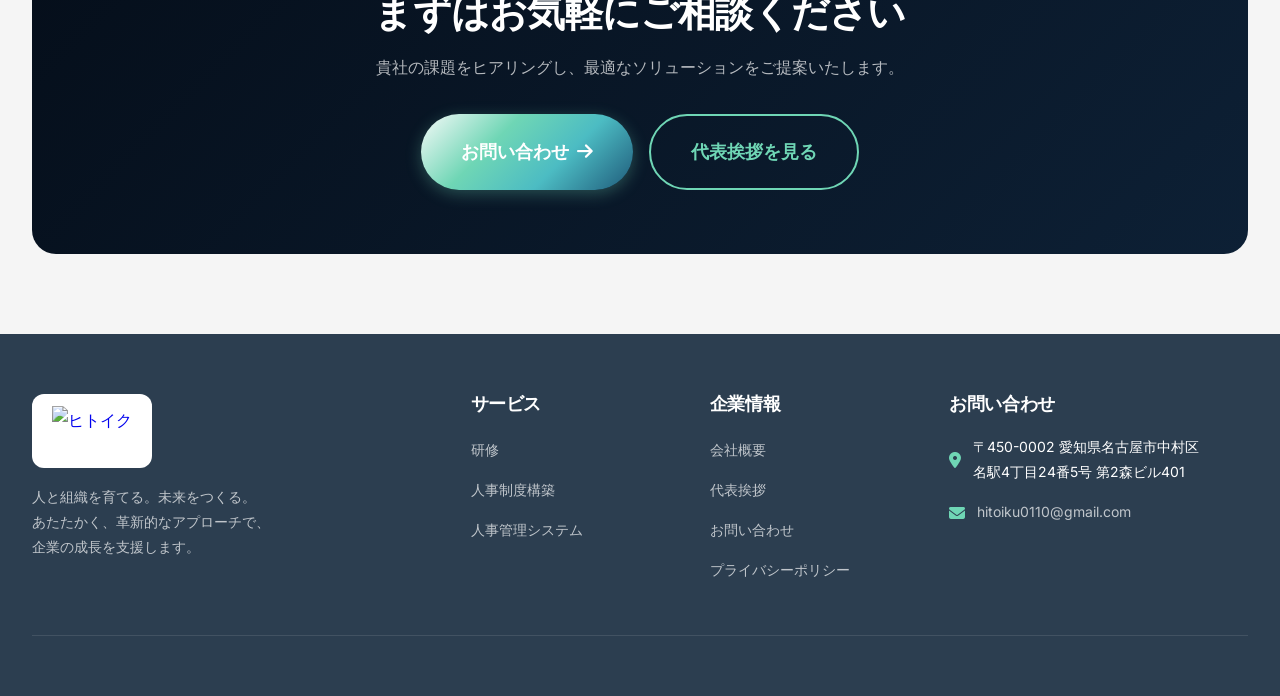
==== commit c4f38ab2: "Add files via upload" ====
--- a/about.html
+++ b/about.html
@@ -698,6 +698,14 @@
 }
 
   </style>
+  <!-- Google Analytics -->
+  <script async src="https://www.googletagmanager.com/gtag/js?id=G-L3KYNCLZ2B"></script>
+  <script>
+    window.dataLayer = window.dataLayer || [];
+    function gtag(){dataLayer.push(arguments);}
+    gtag('js', new Date());
+    gtag('config', 'G-L3KYNCLZ2B');
+  </script>
 </head>
 <body>
 
@@ -757,6 +765,10 @@
           <tr style="border-bottom:1px solid var(--neutral-200);">
             <td style="padding:1.5rem 1rem;font-weight:700;color:var(--neutral-900);background:var(--neutral-50);">メールアドレス</td>
             <td style="padding:1.5rem 1rem;"><a href="mailto:hitoiku0110@gmail.com" style="color:var(--primary);">hitoiku0110@gmail.com</a></td>
+          </tr>
+          <tr style="border-bottom:1px solid var(--neutral-200);">
+            <td style="padding:1.5rem 1rem;font-weight:700;color:var(--neutral-900);background:var(--neutral-50);">所在地</td>
+            <td style="padding:1.5rem 1rem;color:var(--neutral-700);">〒450-0002<br>愛知県名古屋市中村区名駅4丁目24番5号<br>第2森ビル401</td>
           </tr>
           <tr>
             <td style="padding:1.5rem 1rem;font-weight:700;color:var(--neutral-900);background:var(--neutral-50);">事業内容</td>
@@ -817,6 +829,10 @@
         <h4 class="footer__title">お問い合わせ</h4>
         <ul class="footer__contact">
           <li>
+            <i class="fas fa-map-marker-alt"></i>
+            <span>〒450-0002 愛知県名古屋市中村区<br>名駅4丁目24番5号 第2森ビル401</span>
+          </li>
+          <li>
             <i class="fas fa-envelope"></i>
             <a href="mailto:hitoiku0110@gmail.com">hitoiku0110@gmail.com</a>
           </li>
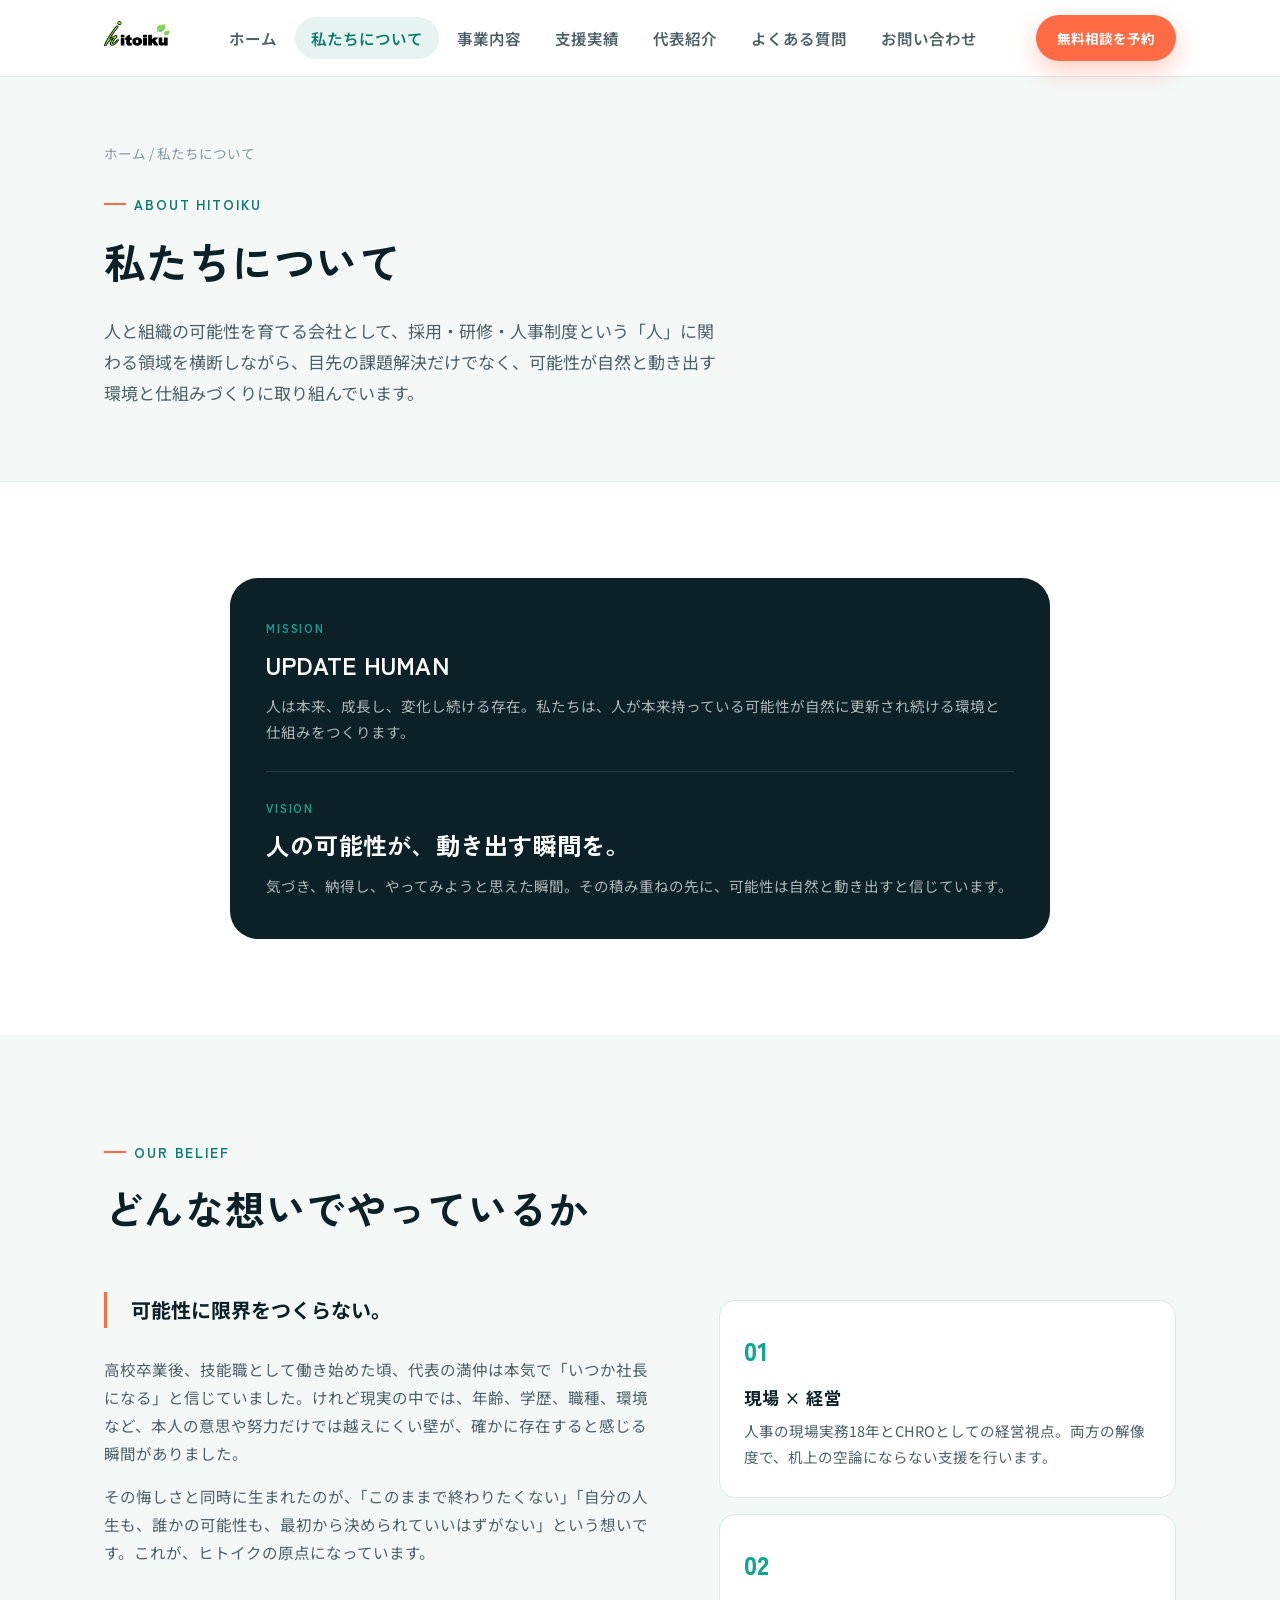
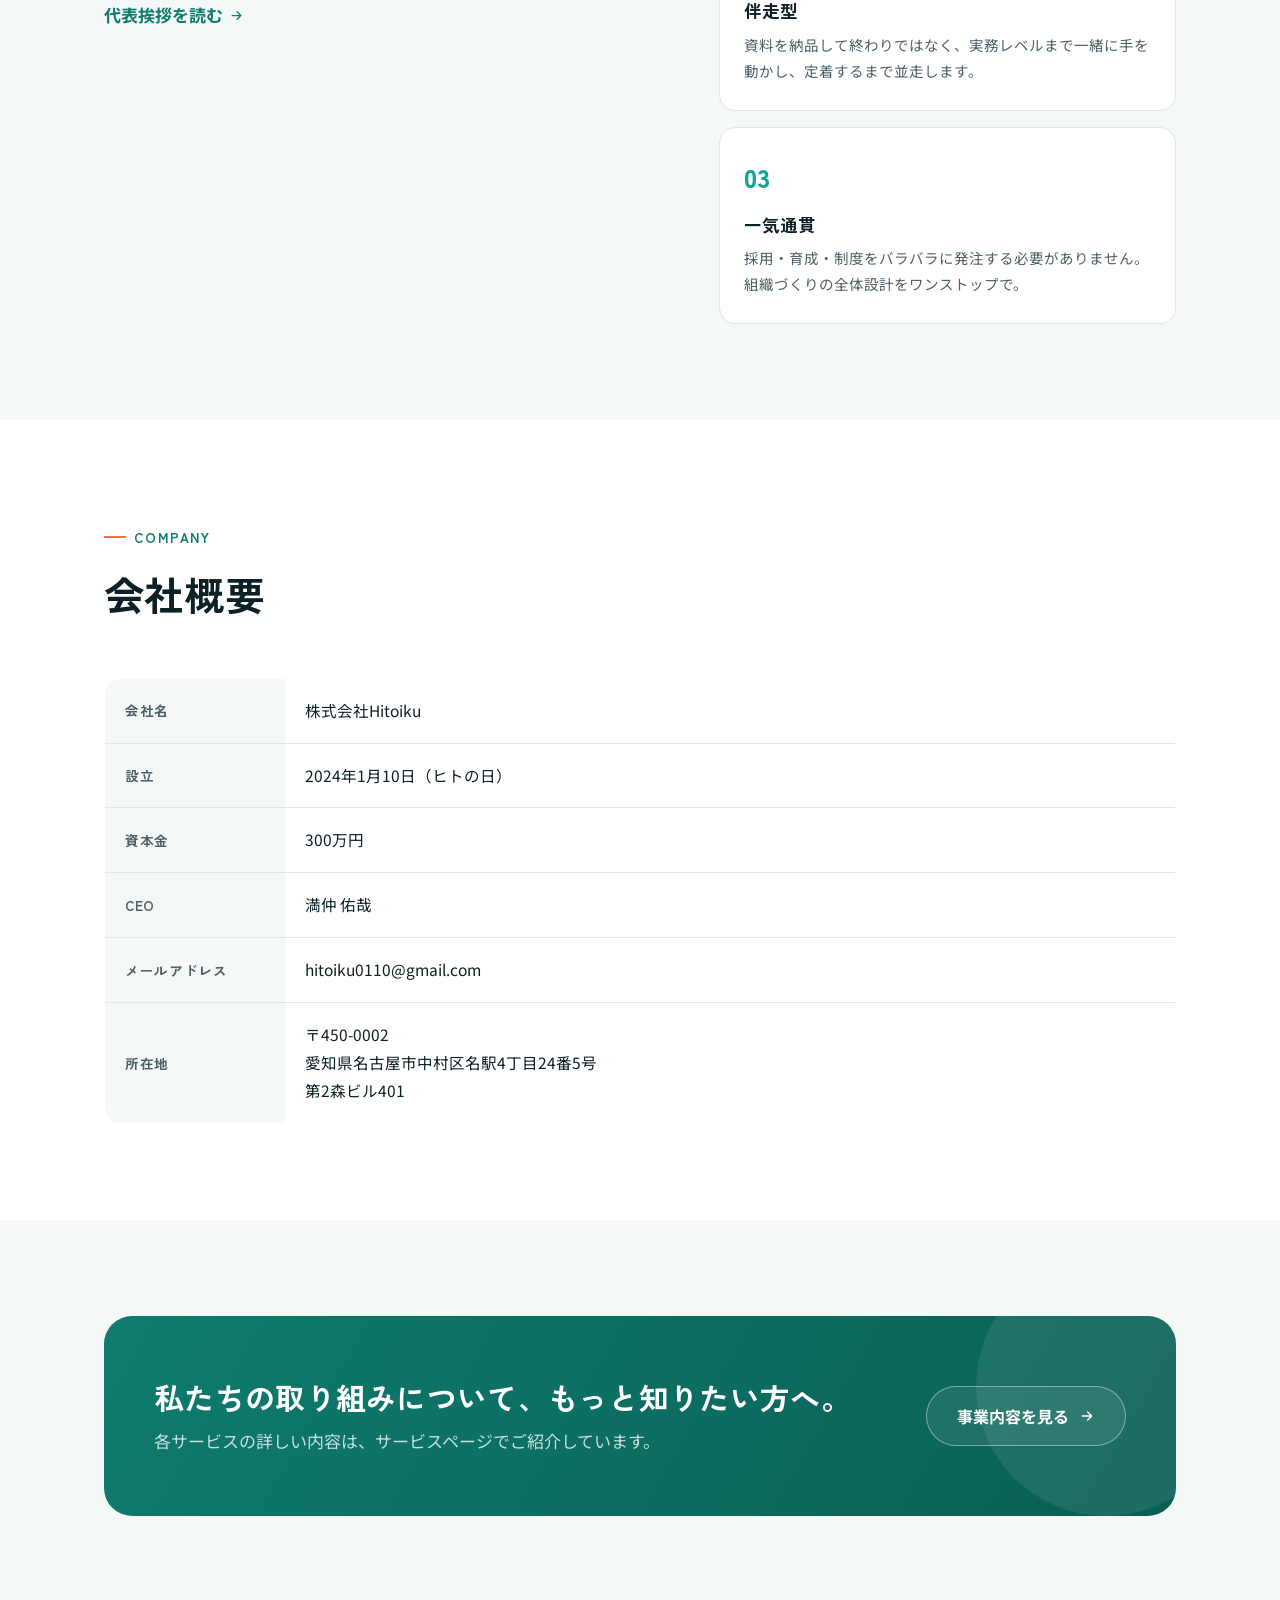
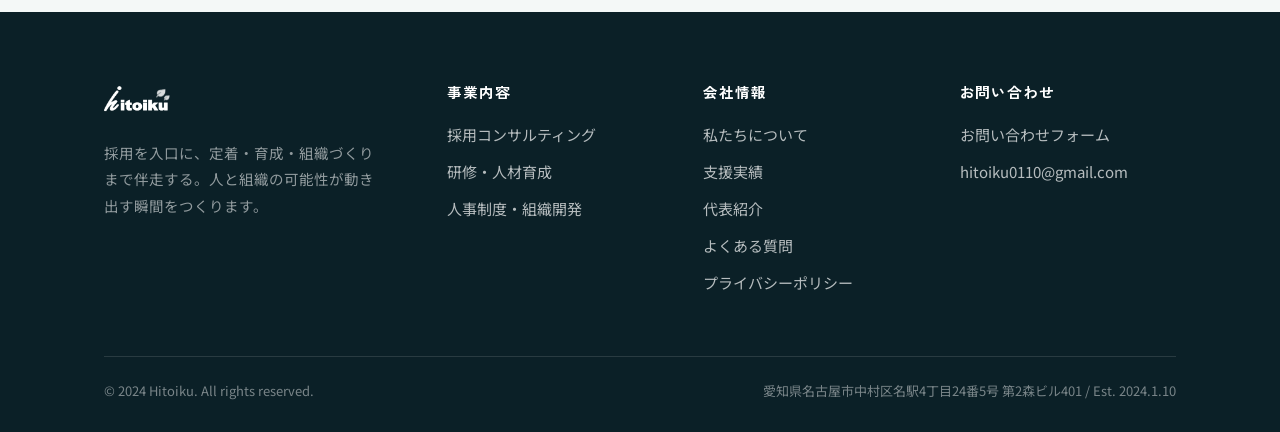
==== commit 1f33e4ad: "サイト一式（最新版）" ====
--- a/about.html
+++ b/about.html
@@ -1,1037 +1,181 @@
-<!DOCTYPE html>
+<!doctype html>
 <html lang="ja">
 <head>
-  <meta charset="UTF-8">
-  <meta name="viewport" content="width=device-width, initial-scale=1.0">
-  <title>会社概要 - ヒトイク</title>
-  <meta name="description" content="ヒトイクの会社概要、企業理念、ビジョン、ミッションをご紹介します。">
-  <link rel="preconnect" href="https://fonts.googleapis.com">
-  <link rel="preconnect" href="https://fonts.gstatic.com" crossorigin>
-  <link href="https://fonts.googleapis.com/css2?family=Inter:wght@300;400;500;600;700;800;900&family=Sora:wght@400;600;700;800&display=swap" rel="stylesheet">
-  <link rel="stylesheet" href="https://cdn.jsdelivr.net/npm/@fortawesome/fontawesome-free@6.4.0/css/all.min.css">
-  <style>
-
-/* ===== デザインシステム ===== */
-:root {
-  --color-mist-white: #F7FAF9;
-  --color-fresh-green: #6FD6B5;
-  --color-calm-cyan: #4CBCC3;
-  --color-deep-blue: #1F5A7A;
-  --color-deep-navy: #0A1A2F;
-  --color-soft-amber: #F4A261;
-  --primary-gradient: linear-gradient(135deg, #F7FAF9 0%, #6FD6B5 35%, #4CBCC3 65%, #1F5A7A 100%);
-  --primary: #6FD6B5;
-  --primary-light: #8FE4CC;
-  --primary-dark: #4CBCC3;
-  --neutral-50: #FAFAFA;
-  --neutral-100: #F5F5F5;
-  --neutral-200: #EEEEEE;
-  --neutral-300: #E0E0E0;
-  --neutral-600: #757575;
-  --neutral-700: #616161;
-  --neutral-800: #424242;
-  --neutral-900: #0A1A2F;
-  --glass-bg: rgba(247, 250, 249, 0.75);
-  --glass-border: rgba(111, 214, 181, 0.25);
-  --glass-shadow: 0 8px 32px 0 rgba(10, 26, 47, 0.15);
-  --shadow-sm: 0 4px 12px rgba(10, 26, 47, 0.08);
-  --shadow-md: 0 8px 24px rgba(10, 26, 47, 0.12);
-  --shadow-lg: 0 16px 48px rgba(10, 26, 47, 0.16);
-  --shadow-xl: 0 24px 64px rgba(10, 26, 47, 0.20);
-  --font-display: 'Sora', 'Noto Sans JP', sans-serif;
-  --font-body: 'Inter', 'Noto Sans JP', sans-serif;
-  --radius-sm: 8px;
-  --radius-md: 12px;
-  --radius-lg: 16px;
-  --radius-xl: 24px;
-  --radius-full: 9999px;
-  --transition-fast: 0.15s cubic-bezier(0.4, 0, 0.2, 1);
-  --transition-base: 0.3s cubic-bezier(0.4, 0, 0.2, 1);
-  --transition-slow: 0.5s cubic-bezier(0.4, 0, 0.2, 1);
-  --transition-smooth: 0.7s cubic-bezier(0.25, 0.46, 0.45, 0.94);
-  --space-xs: 0.5rem;
-  --space-sm: 1rem;
-  --space-md: 1.5rem;
-  --space-lg: 2rem;
-  --space-xl: 3rem;
-  --space-2xl: 4rem;
-  --space-3xl: 6rem;
-}
-
-*, *::before, *::after { margin: 0; padding: 0; box-sizing: border-box; }
-
-html { scroll-behavior: smooth; font-size: 16px; -webkit-font-smoothing: antialiased; }
-
-body {
-  font-family: var(--font-body);
-  font-size: 1rem;
-  line-height: 1.75;
-  color: var(--neutral-800);
-  background: var(--neutral-50);
-  overflow-x: hidden;
-}
-
-h1,h2,h3,h4,h5,h6 {
-  font-family: var(--font-display);
-  font-weight: 700;
-  line-height: 1.2;
-  letter-spacing: -0.02em;
-  color: var(--neutral-900);
-}
-h1 { font-size: clamp(2.5rem, 5vw, 4.5rem); font-weight: 800; }
-h2 { font-size: clamp(2rem, 4vw, 3.5rem); }
-h3 { font-size: clamp(1.5rem, 3vw, 2.5rem); }
-h4 { font-size: clamp(1.25rem, 2.5vw, 2rem); }
-p { font-size: clamp(1rem, 1.5vw, 1.125rem); line-height: 1.8; }
-
-.text-gradient {
-  background: var(--primary-gradient);
-  -webkit-background-clip: text;
-  -webkit-text-fill-color: transparent;
-  background-clip: text;
-}
-
-.container { max-width: 1320px; margin: 0 auto; padding: 0 var(--space-lg); }
-.section { padding: var(--space-3xl) 0; position: relative; }
-.section-hero { min-height: 100vh; display: flex; align-items: center; position: relative; overflow: hidden; }
-
-.glass-card {
-  background: var(--glass-bg);
-  backdrop-filter: blur(20px) saturate(180%);
-  -webkit-backdrop-filter: blur(20px) saturate(180%);
-  border: 1px solid var(--glass-border);
-  border-radius: var(--radius-xl);
-  box-shadow: var(--shadow-lg);
-  transition: all var(--transition-base);
-}
-.glass-card:hover { transform: translateY(-8px); box-shadow: var(--shadow-xl); }
-
-/* ===== ボタン ===== */
-.btn {
-  display: inline-flex; align-items: center; justify-content: center;
-  gap: var(--space-xs); padding: 1rem 2rem;
-  font-family: var(--font-body); font-size: 1rem; font-weight: 600;
-  text-decoration: none; border: none; border-radius: var(--radius-full);
-  cursor: pointer; transition: all var(--transition-base);
-  position: relative; overflow: hidden;
-}
-.btn::before {
-  content: ''; position: absolute; top: 50%; left: 50%;
-  width: 0; height: 0; border-radius: 50%;
-  background: rgba(255,255,255,0.3);
-  transform: translate(-50%,-50%); transition: width 0.6s, height 0.6s;
-}
-.btn:hover::before { width: 300px; height: 300px; }
-.btn-primary {
-  background: var(--primary-gradient); color: white;
-  box-shadow: 0 4px 16px rgba(111,214,181,0.3);
-}
-.btn-primary:hover { transform: translateY(-2px); box-shadow: 0 8px 24px rgba(111,214,181,0.4); }
-.btn-ghost {
-  background: transparent; color: var(--primary);
-  border: 2px solid var(--primary);
-}
-.btn-ghost:hover { background: var(--primary); color: white; }
-.btn-large { padding: 1.25rem 2.5rem; font-size: 1.125rem; }
-
-/* ===== アニメーション ===== */
-@keyframes fadeInUp { from { opacity:0; transform:translateY(30px); } to { opacity:1; transform:translateY(0); } }
-@keyframes float { 0%,100% { transform:translateY(0); } 50% { transform:translateY(-20px); } }
-@keyframes pulse { 0%,100% { transform:scale(1); opacity:1; } 50% { transform:scale(1.05); opacity:0.9; } }
-@keyframes pulse-soft { 0%,100% { opacity:1; transform:scale(1); } 50% { opacity:0.7; transform:scale(1.15); } }
-@keyframes ripple { from { transform:scale(0); opacity:1; } to { transform:scale(4); opacity:0; } }
-
-.animate-fadeInUp { animation: fadeInUp 0.7s ease-out; }
-.delay-100 { animation-delay: 0.1s; }
-.delay-200 { animation-delay: 0.2s; }
-.delay-300 { animation-delay: 0.3s; }
-
-.reveal { opacity: 0; transform: translateY(30px); transition: all var(--transition-smooth); }
-.reveal.active { opacity: 1; transform: translateY(0); }
-
-/* ===== ナビゲーション ===== */
-.nav {
-  position: fixed; top: 0; left: 0; width: 100%; z-index: 1000;
-  background: transparent; transition: all var(--transition-base);
-}
-.nav.scrolled {
-  background: var(--glass-bg);
-  backdrop-filter: blur(20px) saturate(180%);
-  box-shadow: var(--shadow-sm);
-}
-.nav__wrapper {
-  display: flex; align-items: center; justify-content: space-between;
-  padding: 1rem 0; height: 80px;
-}
-.nav__logo {
-  background: rgba(255,255,255,0.95);
-  padding: 0.5rem 1rem; border-radius: 50px;
-  backdrop-filter: blur(10px);
-  box-shadow: 0 2px 12px rgba(0,0,0,0.1);
-  position: relative; z-index: 1001;
-  display: flex; align-items: center;
-  text-decoration: none; height: fit-content;
-}
-.nav__logo-img { height: 50px; width: auto; transition: transform var(--transition-base); }
-.nav__logo-img:hover { transform: scale(1.05); }
-.nav__list { display: flex; align-items: center; gap: var(--space-lg); list-style: none; }
-.nav__link {
-  text-decoration: none; color: white; font-weight: 500; font-size: 0.9375rem;
-  transition: all var(--transition-fast); position: relative;
-}
-.nav.scrolled .nav__link { color: var(--neutral-900); }
-.nav__link::after {
-  content: ''; position: absolute; bottom: -4px; left: 0;
-  width: 0; height: 2px; background: var(--primary-gradient);
-  transition: width var(--transition-base);
-}
-.nav__link:hover::after, .nav__link.active::after { width: 100%; }
-.nav__link--cta {
-  background: var(--primary-gradient); color: white !important;
-  padding: 0.6rem 1.4rem; border-radius: var(--radius-full);
-  font-weight: 600; box-shadow: 0 4px 12px rgba(111,214,181,0.3);
-}
-.nav__link--cta::after { display: none; }
-.nav__toggle { display: none; flex-direction: column; gap: 5px; background: none; border: none; cursor: pointer; }
-.nav__toggle span { width: 25px; height: 2px; background: white; transition: all var(--transition-base); }
-.nav.scrolled .nav__toggle span { background: var(--neutral-900); }
-.nav__menu { display: block; }
-
-/* ===== ヒーロー（シネマティック・ビデオ背景） ===== */
-.hero {
-  position: relative; overflow: hidden;
-  min-height: 100vh;
-  display: flex; align-items: center;
-  background: #050e1a;
-}
-.hero__background { position: absolute; inset: 0; }
-
-/* ビデオ本体 */
-.hero__video {
-  position: absolute; top: 50%; left: 50%;
-  min-width: 100%; min-height: 100%;
-  width: auto; height: auto;
-  transform: translate(-50%, -50%);
-  object-fit: cover; z-index: 0;
-}
-
-/* ビデオなし時のフォールバック */
-.hero__video-fallback {
-  position: absolute; inset: 0; z-index: 0;
-  background:
-    radial-gradient(ellipse 80% 60% at 65% 40%, rgba(31,90,122,0.6) 0%, transparent 70%),
-    radial-gradient(ellipse 50% 80% at 15% 80%, rgba(76,188,195,0.2) 0%, transparent 60%),
-    linear-gradient(160deg, #050e1a 0%, #0d2035 50%, #071520 100%);
-}
-
-/* グリッド装飾ライン */
-.hero__grid {
-  position: absolute; inset: 0; z-index: 1; pointer-events: none;
-  background-image:
-    linear-gradient(rgba(111,214,181,0.04) 1px, transparent 1px),
-    linear-gradient(90deg, rgba(111,214,181,0.04) 1px, transparent 1px);
-  background-size: 80px 80px;
-  -webkit-mask-image: radial-gradient(ellipse 80% 80% at 50% 50%, black 30%, transparent 100%);
-  mask-image: radial-gradient(ellipse 80% 80% at 50% 50%, black 30%, transparent 100%);
-}
-
-/* メインオーバーレイ */
-.hero__overlay {
-  position: absolute; inset: 0; z-index: 2;
-  background: linear-gradient(160deg,
-    rgba(5,14,26,0.88) 0%,
-    rgba(10,26,47,0.72) 45%,
-    rgba(5,14,26,0.85) 100%);
-}
-.hero__overlay::after {
-  content: '';
-  position: absolute; bottom: 0; left: 0; right: 0; height: 220px;
-  background: linear-gradient(to top, var(--neutral-50) 0%, transparent 100%);
-}
-
-/* 左サイドアクセントライン */
-.hero__sideline {
-  position: absolute; left: 5vw; top: 20%; bottom: 20%;
-  width: 1px; z-index: 3;
-  background: linear-gradient(to bottom, transparent 0%, rgba(111,214,181,0.5) 30%, rgba(76,188,195,0.5) 70%, transparent 100%);
-  transform: scaleY(0); transform-origin: top;
-  animation: sidelineGrow 1.2s 0.3s cubic-bezier(0.4,0,0.2,1) forwards;
-}
-@keyframes sidelineGrow { to { transform: scaleY(1); } }
-
-/* 粒子 */
-.hero__particles { position: absolute; inset: 0; z-index: 1; overflow: hidden; pointer-events: none; }
-.hero__particle {
-  position: absolute; border-radius: 50%;
-  background: rgba(111,214,181,0.22);
-  animation: particleFloat linear infinite;
-}
-@keyframes particleFloat {
-  0%   { transform: translateY(100vh) scale(0); opacity: 0; }
-  10%  { opacity: 0.8; }
-  90%  { opacity: 0.2; }
-  100% { transform: translateY(-10vh) scale(1.2); opacity: 0; }
-}
-
-/* コンテンツ */
-.hero__container { position: relative; z-index: 4; width: 100%; }
-.hero__content { max-width: 900px; color: white; padding-left: 1rem; }
-
-/* ===== シネマティックテキストアニメーション ===== */
-@keyframes lineReveal {
-  from { transform: translateY(110%); opacity: 0; }
-  to   { transform: translateY(0);    opacity: 1; }
-}
-@keyframes fadeInUp {
-  from { transform: translateY(24px); opacity: 0; }
-  to   { transform: translateY(0);    opacity: 1; }
-}
-
-/* バッジ */
-.hero__badge {
-  display: inline-flex; align-items: center; gap: 0.5rem;
-  background: rgba(111,214,181,0.12);
-  border: 1px solid rgba(111,214,181,0.35);
-  backdrop-filter: blur(12px);
-  border-radius: var(--radius-full);
-  padding: 0.4rem 1.2rem;
-  font-size: 0.75rem; font-weight: 700; letter-spacing: 0.14em;
-  color: #6FD6B5; text-transform: uppercase;
-  margin-bottom: 2rem;
-  opacity: 0;
-  animation: fadeInUp 0.7s 0.4s cubic-bezier(0.4,0,0.2,1) forwards;
-}
-.hero__badge-dot {
-  width: 6px; height: 6px; border-radius: 50%;
-  background: #6FD6B5;
-  animation: pulse-soft 2s ease-in-out infinite;
-}
-
-/* タイトル全体 */
-.hero__title {
-  margin-bottom: 0;
-  font-size: clamp(2.6rem, 5.5vw, 5.2rem);
-  font-weight: 800;
-  line-height: 1.2;
-  letter-spacing: -0.03em;
-  color: white;
-}
-
-/* 行マスク：overflow:hidden でスライドアップのクリップ領域 */
-.hero__line-wrap {
-  display: block;
-  overflow: hidden;
-  padding-bottom: 0.15em;
-}
-/* 2行目はclip-pathを使うのでoverflowはvisibleに */
-.hero__line-wrap--clip {
-  display: block;
-  overflow: visible;
-  padding-bottom: 0.15em;
-}
-
-/* ===== キーフレーム ===== */
-@keyframes lineSlideUp {
-  from { transform: translateY(115%); opacity: 0; }
-  to   { transform: translateY(0);    opacity: 1; }
-}
-
-/* 1行目「人が変われば、」— delay 1.2s */
-.hero__title-line1 {
-  display: block;
-  color: #ffffff;
-  text-shadow: 0 3px 28px rgba(0,0,0,0.7);
-  opacity: 0;
-  animation: lineSlideUp 1.2s 1.2s cubic-bezier(0.16,1,0.3,1) forwards;
-}
-
-/* 2行目「組織は変わる。」— グラデーション文字は廃止、白+緑グローで確実に表示 */
-.hero__title-line2 {
-  display: block;
-  color: #ffffff;
-  text-shadow:
-    0 0 30px rgba(111,214,181,0.9),
-    0 0 60px rgba(76,188,195,0.6),
-    0 2px 20px rgba(0,0,0,0.8);
-  clip-path: inset(0 0 110% 0);
-  transform: translateY(30px);
-  animation: line2Reveal 1.2s 2.2s cubic-bezier(0.16,1,0.3,1) forwards;
-}
-@keyframes line2Reveal {
-  from { clip-path: inset(0 0 110% 0); transform: translateY(30px); }
-  to   { clip-path: inset(0 0 -20% 0); transform: translateY(0); }
-}
-
-/* 2行目アンダーライン — delay 3.6s */
-.hero__title-line2-inner { position: relative; display: inline-block; }
-.hero__title-line2-inner::after {
-  content: '';
-  position: absolute; left: 0; bottom: -6px;
-  width: 100%; height: 3px;
-  background: linear-gradient(90deg, #7ee8c8 0%, #4CBCC3 100%);
-  border-radius: 2px;
-  transform: scaleX(0); transform-origin: left;
-  animation: scaleXIn 1.0s 3.6s cubic-bezier(0.4,0,0.2,1) forwards;
-  box-shadow: 0 0 12px rgba(111,214,181,0.5);
-}
-@keyframes scaleXIn { to { transform: scaleX(1); } }
-
-/* ディバイダー — delay 3.2s */
-.hero__divider {
-  width: 0; height: 1px;
-  background: linear-gradient(to right, rgba(111,214,181,0.7), transparent);
-  margin: 2.4rem 0 1.8rem;
-  animation: dividerGrow 1.0s 3.2s cubic-bezier(0.4,0,0.2,1) forwards;
-}
-@keyframes dividerGrow { to { width: 130px; } }
-
-/* サブコピー — 3.5s / 4.0s */
-.hero__sub-line { overflow: hidden; display: block; }
-.hero__sub-line span {
-  display: block;
-  opacity: 0;
-  animation: lineSlideUp 1.0s cubic-bezier(0.16,1,0.3,1) forwards;
-}
-.hero__sub-line:nth-child(1) span { animation-delay: 3.5s; }
-.hero__sub-line:nth-child(2) span { animation-delay: 4.0s; }
-
-.hero__description {
-  font-size: clamp(0.95rem, 1.5vw, 1.1rem); line-height: 2.1;
-  color: rgba(255,255,255,0.78); max-width: 620px;
-  margin-bottom: var(--space-xl);
-  font-weight: 300; letter-spacing: 0.02em;
-}
-
-/* ボタン — delay 4.6s */
-.hero__actions {
-  display: flex; gap: var(--space-md); flex-wrap: wrap;
-  margin-bottom: var(--space-2xl);
-  opacity: 0;
-  animation: fadeInUp 1.0s 4.6s cubic-bezier(0.4,0,0.2,1) forwards;
-}
-
-/* スクロールインジケーター（5s後） */
-.hero__scroll-hint {
-  position: absolute; bottom: 2.5rem; left: 50%;
-  transform: translateX(-50%);
-  display: flex; flex-direction: column; align-items: center; gap: 0.6rem;
-  color: rgba(255,255,255,0.4); font-size: 0.65rem; letter-spacing: 0.18em;
-  text-transform: uppercase; z-index: 4;
-  opacity: 0;
-  animation: fadeInUp 1s 5s ease forwards;
-}
-.hero__scroll-line {
-  width: 1px; height: 52px;
-  background: linear-gradient(to bottom, rgba(111,214,181,0.7), transparent);
-  animation: scrollPulse 2.5s 5.5s ease-in-out infinite;
-}
-@keyframes scrollPulse {
-  0%,100% { opacity: 1; transform: scaleY(1); }
-  50%      { opacity: 0.3; transform: scaleY(0.5) translateY(10px); }
-}
-
-@media (max-width: 768px) {
-  .hero__content { margin-top: 100px; }
-  .hero__title   { font-size: clamp(2rem, 8vw, 3rem); }
-  .hero__sideline { display: none; }
-  .hero__actions { flex-direction: column; }
-  .hero__actions .btn { width: 100%; justify-content: center; }
-  .hero__scroll-hint { display: none; }
-}
-
-/* ===== セクションヘッダー ===== */
-.section__header { text-align: center; margin-bottom: var(--space-3xl); }
-.section__label {
-  display: inline-block; padding: var(--space-xs) var(--space-md);
-  background: linear-gradient(135deg, rgba(111,214,181,0.1) 0%, rgba(111,214,181,0.05) 100%);
-  border-radius: var(--radius-full); font-size: 0.875rem; font-weight: 700;
-  color: var(--primary); letter-spacing: 0.05em; text-transform: uppercase;
-  margin-bottom: var(--space-md);
-}
-.section__title { margin-bottom: var(--space-md); }
-.section__description { font-size: 1.125rem; color: var(--neutral-600); }
-
-/* ===== ビジョン・ミッション ===== */
-.vm-grid { display: grid; grid-template-columns: 1fr; gap: var(--space-2xl); max-width: 800px; margin: 0 auto; }
-.vm-card { padding: var(--space-2xl); text-align: center; border-radius: var(--radius-lg); }
-.vm-card__icon {
-  width: 80px; height: 80px; margin: 0 auto var(--space-lg);
-  display: flex; align-items: center; justify-content: center;
-  background: var(--primary-gradient); border-radius: 50%;
-  font-size: 2rem; color: white;
-}
-.vm-card__title { font-size: 1.75rem; font-weight: 800; color: var(--primary); margin-bottom: var(--space-sm); letter-spacing: 0.05em; }
-.vm-card__subtitle { font-size: 1.25rem; font-weight: 600; color: var(--neutral-800); margin-bottom: var(--space-lg); }
-.vm-card__text { font-size: 1.125rem; line-height: 1.8; color: var(--neutral-700); margin-bottom: var(--space-md); font-weight: 500; }
-.vm-card__description { font-size: 0.9375rem; line-height: 1.7; color: var(--neutral-600); }
-
-/* ===== サービスカード ===== */
-.services__grid { display: grid; grid-template-columns: repeat(3,1fr); gap: var(--space-xl); }
-.service-card {
-  background: white; border-radius: var(--radius-xl); overflow: hidden;
-  box-shadow: var(--shadow-md); transition: all var(--transition-base); position: relative;
-}
-.service-card:hover { transform: translateY(-8px); box-shadow: var(--shadow-xl); }
-.service-card__image { position: relative; height: 240px; overflow: hidden; }
-.service-card__image img { width: 100%; height: 100%; object-fit: cover; transition: transform var(--transition-slow); }
-.service-card:hover .service-card__image img { transform: scale(1.1); }
-.service-card__badge {
-  position: absolute; top: var(--space-md); left: var(--space-md);
-  width: 50px; height: 50px; background: var(--glass-bg);
-  backdrop-filter: blur(20px); border-radius: var(--radius-md);
-  display: flex; align-items: center; justify-content: center;
-  font-family: var(--font-display); font-size: 1.25rem; font-weight: 800; color: var(--primary);
-}
-.service-card__content { padding: var(--space-xl); }
-.service-card__title { font-size: 1.5rem; margin-bottom: var(--space-md); }
-.service-card__description { color: var(--neutral-600); margin-bottom: var(--space-lg); line-height: 1.8; }
-.service-card__features { list-style: none; margin-bottom: var(--space-lg); }
-.service-card__features li { display: flex; align-items: center; gap: var(--space-sm); padding: var(--space-xs) 0; color: var(--neutral-700); }
-.service-card__features i { color: var(--primary); font-size: 0.875rem; }
-.service-card__link { display: inline-flex; align-items: center; gap: var(--space-xs); color: var(--primary); font-weight: 600; text-decoration: none; transition: gap var(--transition-base); }
-.service-card__link:hover { gap: var(--space-sm); }
-
-/* ===== 円グラフ ===== */
-.testimonials { background: linear-gradient(180deg, var(--neutral-50) 0%, var(--neutral-100) 100%); }
-.satisfaction-section { margin-bottom: var(--space-3xl); background: white; padding: var(--space-2xl); border-radius: var(--radius-xl); box-shadow: var(--shadow-md); }
-.satisfaction-section__title { font-size: 2rem; font-weight: 700; text-align: center; color: var(--neutral-900); margin-bottom: var(--space-2xl); }
-.pie-charts { display: grid; grid-template-columns: repeat(3,1fr); gap: 2rem; max-width: 1200px; margin: 0 auto; }
-.pie-chart { text-align: center; }
-.pie-chart__header h4 { font-size: 1.25rem; font-weight: 600; color: var(--neutral-900); margin-bottom: 2rem; }
-.pie-chart__wrapper { position: relative; width: 220px; height: 220px; margin: 0 auto 1.5rem; }
-.pie-chart__canvas { width: 100%; height: 100%; }
-.pie-chart__center { position: absolute; top: 50%; left: 50%; transform: translate(-50%,-50%); text-align: center; }
-.pie-chart__percentage {
-  font-size: 2.25rem; font-weight: 800;
-  background: var(--primary-gradient); -webkit-background-clip: text;
-  -webkit-text-fill-color: transparent; background-clip: text;
-  line-height: 1; margin-bottom: 0.25rem;
-}
-
-/* ===== お客様の声 ===== */
-.testimonials__grid { display: grid; grid-template-columns: repeat(2,1fr); gap: var(--space-xl); max-width: 1200px; margin: 0 auto; }
-.testimonial-card { padding: var(--space-xl); position: relative; transition: all var(--transition-base); }
-.testimonial-card:hover { transform: translateY(-8px); }
-.testimonial-card__image { width: 100%; height: 240px; overflow: hidden; border-radius: var(--radius-lg); margin-bottom: var(--space-lg); box-shadow: var(--shadow-sm); }
-.testimonial-card__image img { width: 100%; height: 100%; object-fit: cover; object-position: center; transition: transform var(--transition-base); }
-.testimonial-card:hover .testimonial-card__image img { transform: scale(1.05); }
-.testimonial-card__title { font-size: 1.25rem; font-weight: 700; color: var(--neutral-900); margin-bottom: var(--space-md); line-height: 1.4; }
-.testimonial-card__content { font-size: 0.9375rem; line-height: 1.8; color: var(--neutral-700); margin-bottom: var(--space-lg); }
-.testimonial-card__author { display: flex; align-items: center; gap: var(--space-md); padding-top: var(--space-md); border-top: 2px solid var(--neutral-200); }
-.testimonial-card__company { font-weight: 600; color: var(--primary); font-size: 1rem; }
-
-/* ===== 特徴カード ===== */
-.features__grid { position: relative; }
-.feature-card { padding: var(--space-xl); text-align: center; position: relative; }
-.feature-card__icon {
-  width: 80px; height: 80px; margin: 0 auto var(--space-lg);
-  background: var(--primary-gradient); border-radius: var(--radius-lg);
-  display: flex; align-items: center; justify-content: center;
-  font-size: 2rem; color: white; box-shadow: 0 8px 24px rgba(111,214,181,0.3);
-}
-.feature-card__title { font-size: 1.5rem; margin-bottom: var(--space-md); }
-.feature-card__description { color: var(--neutral-600); line-height: 1.8; }
-
-/* ===== CTA ===== */
-.cta__content { padding: var(--space-3xl); text-align: center; }
-.cta__title { margin-bottom: var(--space-md); }
-.cta__description { font-size: 1.125rem; color: var(--neutral-600); margin-bottom: var(--space-xl); }
-.cta__actions { display: flex; gap: var(--space-md); justify-content: center; flex-wrap: wrap; }
-
-/* ===== グリッド ===== */
-.grid { display: grid; gap: var(--space-lg); }
-.grid-3 { grid-template-columns: repeat(3,1fr); }
-
-/* ===== フッター ===== */
-.footer { background-color: #2C3E50; color: white; padding: 60px 0 30px; }
-.footer__content { display: grid; grid-template-columns: 2fr 1fr 1fr 1.5fr; gap: 40px; margin-bottom: 40px; }
-.footer__logo { text-decoration: none; display: inline-block; margin-bottom: 16px; background: white; padding: 12px 20px; border-radius: 12px; transition: var(--transition-base); }
-.footer__logo:hover { transform: translateY(-2px); box-shadow: 0 4px 12px rgba(111,214,181,0.3); }
-.footer__logo-img { height: 50px; width: auto; display: block; }
-.footer__description { font-size: 14px; line-height: 1.8; color: rgba(255,255,255,0.7); }
-.footer__title { font-size: 18px; font-weight: 600; margin-bottom: 20px; color: white; }
-.footer__list { list-style: none; }
-.footer__list li { margin-bottom: 12px; }
-.footer__list a { color: rgba(255,255,255,0.7); text-decoration: none; font-size: 14px; transition: color var(--transition-base); }
-.footer__list a:hover { color: var(--color-fresh-green); }
-.footer__contact { list-style: none; }
-.footer__contact li { display: flex; align-items: center; gap: 12px; margin-bottom: 16px; font-size: 14px; }
-.footer__contact i { color: var(--color-fresh-green); font-size: 16px; }
-.footer__contact a { color: rgba(255,255,255,0.7); text-decoration: none; transition: color var(--transition-base); }
-.footer__contact a:hover { color: var(--color-fresh-green); }
-.footer__bottom { border-top: 1px solid rgba(255,255,255,0.1); padding-top: 30px; text-align: center; }
-
-/* ===== スクロールバー ===== */
-::-webkit-scrollbar { width: 10px; }
-::-webkit-scrollbar-track { background: var(--neutral-100); }
-::-webkit-scrollbar-thumb { background: var(--primary); border-radius: var(--radius-full); }
-::-webkit-scrollbar-thumb:hover { background: var(--primary-dark); }
-::selection { background: var(--primary); color: white; }
-
-/* ===== SP改行制御 ===== */
-.br-sp { display: none; }
-
-/* ===== レスポンシブ ===== */
-@media (max-width: 1024px) {
-  .services__grid { grid-template-columns: 1fr; max-width: 600px; margin: 0 auto; gap: var(--space-xl); }
-  .service-card { display: flex; flex-direction: column; }
-  .service-card__image { height: 300px; }
-  .footer__content { grid-template-columns: repeat(2,1fr); gap: 30px; }
-  .footer__section--main { grid-column: 1 / -1; text-align: center; }
-  .footer__logo { margin-left: auto; margin-right: auto; }
-  .grid-3 { grid-template-columns: repeat(2,1fr); }
-  .testimonials__grid { grid-template-columns: 1fr; }
-  .pie-charts { grid-template-columns: repeat(3,1fr); gap: 1.5rem; }
-  .pie-chart__wrapper { width: 180px; height: 180px; }
-}
-@media (max-width: 768px) {
-  .br-sp { display: inline; }
-  :root { --space-3xl: 4rem; --space-2xl: 3rem; }
-  .nav { background: var(--glass-bg); backdrop-filter: blur(20px) saturate(180%); box-shadow: var(--shadow-sm); }
-  .nav-overlay { position: fixed; top: 0; left: 0; width: 100%; height: 100vh; background: rgba(10,26,47,0.6); backdrop-filter: blur(4px); opacity: 0; visibility: hidden; transition: all var(--transition-base); z-index: 998; pointer-events: none; }
-  .nav-overlay.active { opacity: 1; visibility: visible; pointer-events: auto; }
-  .nav__menu { position: fixed !important; top: 0 !important; right: -100% !important; width: 70% !important; max-width: 300px !important; height: 100vh !important; background: white !important; padding: 100px 30px 40px !important; box-shadow: var(--shadow-xl) !important; transition: right 0.3s ease-in-out !important; z-index: 999 !important; overflow-y: auto !important; }
-  .nav__menu.active { right: 0 !important; }
-  body.menu-open { overflow: hidden; position: fixed; width: 100%; }
-  .nav__list { flex-direction: column; align-items: flex-start; gap: 24px; }
-  .nav__link { color: var(--neutral-900); font-size: 1rem; }
-  .nav__toggle { display: flex; position: relative; z-index: 1001; }
-  .nav__toggle span { background: var(--neutral-900); }
-  .services__grid { grid-template-columns: 1fr; gap: var(--space-lg); max-width: 100%; }
-  .service-card__image { height: 250px; }
-  .hero__content { margin-top: 130px; padding-top: 5px; }
-  .hero__title { font-size: 2rem; }
-  .hero__actions { flex-direction: column; }
-  .hero__actions .btn { width: 100%; justify-content: center; }
-  .footer__content { grid-template-columns: 1fr; }
-  .grid-3 { grid-template-columns: 1fr; }
-  .testimonials__grid { grid-template-columns: 1fr; }
-  .pie-charts { grid-template-columns: 1fr; gap: 2.5rem; }
-  .pie-chart__wrapper { width: 200px; height: 200px; }
-  .vm-grid { grid-template-columns: 1fr; }
-  .cta__content { padding: var(--space-xl); }
-  .satisfaction-section { padding: var(--space-lg); }
-}
-@media (max-width: 480px) {
-  .container { padding: 0 1.25rem; }
-  .nav__wrapper { height: 70px; padding: 0.75rem 0; }
-  .nav__logo { padding: 0.4rem 0.8rem; }
-  .nav__logo-img { height: 38px; }
-  .hero__content { margin-top: 100px !important; }
-  .hero__title { font-size: 1.75rem; line-height: 1.3; }
-  .hero__description { font-size: 1rem; }
-}
-
-
-/* ===== サブページ共通 ===== */
-.page-hero {
-  padding: 160px 0 80px;
-  background: linear-gradient(160deg, #050e1a 0%, #0d2035 60%, #071520 100%);
-  position: relative; overflow: hidden;
-  text-align: center;
-}
-.page-hero::before {
-  content: '';
-  position: absolute; inset: 0;
-  background-image:
-    linear-gradient(rgba(111,214,181,0.04) 1px, transparent 1px),
-    linear-gradient(90deg, rgba(111,214,181,0.04) 1px, transparent 1px);
-  background-size: 60px 60px;
-}
-.page-hero__label {
-  display: inline-block;
-  color: #6FD6B5; font-size: 0.75rem; font-weight: 700;
-  letter-spacing: 0.15em; text-transform: uppercase;
-  border: 1px solid rgba(111,214,181,0.3);
-  padding: 0.35rem 1rem; border-radius: 999px;
-  margin-bottom: 1.5rem;
-}
-.page-hero__title {
-  font-family: var(--font-display);
-  font-size: clamp(2.2rem, 5vw, 4rem);
-  font-weight: 800; color: #fff;
-  margin-bottom: 1rem; letter-spacing: -0.03em;
-}
-.page-hero__desc {
-  font-size: 1.05rem; color: rgba(255,255,255,0.7);
-  line-height: 1.9; max-width: 560px; margin: 0 auto;
-}
-.section { padding: 80px 0; }
-.section--alt { background: var(--neutral-100); }
-
-/* CTA */
-.cta-block {
-  background: linear-gradient(135deg, #050e1a 0%, #0d2035 100%);
-  border-radius: var(--radius-xl);
-  padding: 4rem 3rem; text-align: center;
-}
-.cta-block__title {
-  font-family: var(--font-display);
-  font-size: clamp(1.6rem, 3vw, 2.4rem);
-  font-weight: 800; color: #fff; margin-bottom: 1rem;
-}
-.cta-block__desc { font-size: 1rem; color: rgba(255,255,255,0.7); margin-bottom: 2rem; line-height: 1.9; }
-.cta-block__actions { display: flex; gap: 1rem; justify-content: center; flex-wrap: wrap; }
-
-/* セクションヘッダー */
-.sec-label {
-  display: inline-block; font-size: 0.75rem; font-weight: 700;
-  letter-spacing: 0.12em; text-transform: uppercase; color: var(--primary);
-  background: rgba(111,214,181,0.1); border-radius: 999px;
-  padding: 0.35rem 1rem; margin-bottom: 1rem;
-}
-.sec-title {
-  font-family: var(--font-display);
-  font-size: clamp(1.8rem, 3.5vw, 3rem);
-  font-weight: 800; color: var(--neutral-900);
-  margin-bottom: 1rem; letter-spacing: -0.03em;
-}
-.sec-desc { font-size: 1rem; color: var(--neutral-600); line-height: 1.9; }
-.sec-header { text-align: center; margin-bottom: 4rem; }
-
-@media (max-width: 768px) {
-  [style*="grid-template-columns:1fr 1fr"],
-  [style*="grid-template-columns:1fr 2fr"],
-  [style*="grid-template-columns:1fr 1fr 1fr"] {
-    grid-template-columns: 1fr !important;
-  }
-}
-
-  </style>
-  <!-- Google Analytics -->
-  <script async src="https://www.googletagmanager.com/gtag/js?id=G-L3KYNCLZ2B"></script>
-  <script>
-    window.dataLayer = window.dataLayer || [];
-    function gtag(){dataLayer.push(arguments);}
-    gtag('js', new Date());
-    gtag('config', 'G-L3KYNCLZ2B');
-  </script>
+<meta charset="UTF-8">
+<meta name="viewport" content="width=device-width, initial-scale=1.0">
+<title>ヒトイクとは | ヒトイク</title>
+<meta name="description" content="ヒトイクは、人と組織の可能性を育てる会社です。UPDATE HUMANという理念、代表の想い、会社概要をご紹介します。">
+<link rel="icon" href="data:image/svg+xml,<svg xmlns=%22http://www.w3.org/2000/svg%22 viewBox=%220 0 32 32%22><rect width=%2232%22 height=%2232%22 rx=%229%22 fill=%22%230E7C6E%22/><path d=%22M9 17l5 5 9-11%22 stroke=%22white%22 stroke-width=%223%22 fill=%22none%22 stroke-linecap=%22round%22 stroke-linejoin=%22round%22/></svg>">
+<link rel="preconnect" href="https://fonts.googleapis.com">
+<link rel="preconnect" href="https://fonts.gstatic.com" crossorigin>
+<link href="https://fonts.googleapis.com/css2?family=Zen+Kaku+Gothic+New:wght@500;700;900&family=Noto+Sans+JP:wght@400;500;700&display=swap" rel="stylesheet">
+<link rel="stylesheet" href="css/styles.css">
+<noscript><style>
+.reveal{opacity:1 !important; transform:none !important;}
+.story-visual{display:none;}
+.story-scroll{height:auto !important; padding:60px 0;}
+.story-panels{position:static !important;}
+.story-panel{height:auto !important; position:static !important; padding:26px 8vw !important; justify-content:flex-start !important; text-align:left !important;}
+.story-panel-inner{opacity:1 !important; transform:none !important; max-width:640px !important;}
+.story-tags{justify-content:flex-start !important;}
+.story-skip{display:none;}
+</style></noscript>
 </head>
 <body>
-
-<!-- ナビゲーション -->
-<nav class="nav scrolled" id="nav">
-  <div class="container">
-    <div class="nav__wrapper">
-      <a href="index.html" class="nav__logo">
-        <img src="https://www.genspark.ai/api/files/s/SGOuXb6x" alt="ヒトイク" class="nav__logo-img">
-      </a>
-      <div class="nav__menu" id="navMenu">
-        <ul class="nav__list">
-          <li><a href="index.html" class="nav__link active">ホーム</a></li>
-          <li><a href="services.html" class="nav__link">サービス</a></li>
-          <li><a href="about.html" class="nav__link">会社概要</a></li>
-          <li><a href="message.html" class="nav__link">代表挨拶</a></li>
-          <li><a href="https://docs.google.com/forms/d/e/1FAIpQLSeZlL0OIho6RS2qT0XHRUkNSlb5WwN1jwob5Ap6ArMgbOg42g/viewform" target="_blank" class="nav__link nav__link--cta">お問い合わせ</a></li>
-        </ul>
-      </div>
-      <button class="nav__toggle" id="navToggle">
-        <span></span><span></span><span></span>
-      </button>
+<header class="site-header">
+  <div class="header-inner">
+    <a href="index.html" class="logo"><img src="images/logo.png" alt="ヒトイク" class="logo-img" onerror="this.style.display='none';this.nextElementSibling.style.display='flex';" loading="eager"><span class="logo-fallback" style="display:none;"><span class="mark"></span><span>ヒトイク<small>UPDATE HUMAN</small></span></span></a>
+    <nav class="main-nav">
+      <ul>
+        <li><a class="nav-link" href="index.html">ホーム</a></li>
+        <li><a class="nav-link active" href="about.html">私たちについて</a></li>
+        <li class="has-dropdown">
+          <a class="nav-link" href="recruiting.html">事業内容</a>
+          <ul class="dropdown">
+            <li><a href="recruiting.html">採用コンサルティング<span>採用の仕組みをつくる</span></a></li>
+            <li><a href="training.html">研修・人材育成<span>行動が変わる研修</span></a></li>
+            <li><a href="hr-system.html">人事制度・組織開発<span>定着と成長を支える制度</span></a></li>
+          </ul>
+        </li>
+        <li><a class="nav-link" href="works.html">支援実績</a></li>
+        <li><a class="nav-link" href="message.html">代表紹介</a></li>
+        <li><a class="nav-link" href="faq.html">よくある質問</a></li>
+        <li><a class="nav-link" href="contact.html">お問い合わせ</a></li>
+      </ul>
+    </nav>
+    <div class="header-cta">
+      <a href="contact.html" class="btn btn-primary btn-sm">無料相談を予約</a>
+      <button class="nav-toggle" aria-label="メニュー"><span></span></button>
     </div>
   </div>
-</nav>
+</header>
 
-<main style="padding-top:80px;">
 <section class="page-hero">
-  <div class="container" style="position:relative;z-index:1;">
-    <span class="page-hero__label">Company</span>
-    <h1 class="page-hero__title">会社概要</h1>
-    <p class="page-hero__desc">人と組織を育てる。未来をつくる。<br>私たちの理念と企業情報をご紹介します。</p>
+  <div class="container">
+    <div class="breadcrumb"><a href="index.html">ホーム</a> / 私たちについて</div>
+    <span class="eyebrow">About Hitoiku</span>
+    <h1>私たちについて</h1>
+    <p class="lead">人と組織の可能性を育てる会社として、採用・研修・人事制度という「人」に関わる領域を横断しながら、目先の課題解決だけでなく、可能性が自然と動き出す環境と仕組みづくりに取り組んでいます。</p>
   </div>
 </section>
 
-<section class="section">
+<section>
   <div class="container">
-    <div class="sec-header reveal">
-      <span class="sec-label">Company Information</span>
-      <h2 class="sec-title">会社情報</h2>
+    <div class="mv-box reveal" style="max-width:820px;margin:0 auto;">
+      <div class="mv-item">
+        <div class="mv-label">MISSION</div>
+        <h3>UPDATE HUMAN</h3>
+        <p>人は本来、成長し、変化し続ける存在。私たちは、人が本来持っている可能性が自然に更新され続ける環境と仕組みをつくります。</p>
+      </div>
+      <div class="mv-divider"></div>
+      <div class="mv-item">
+        <div class="mv-label">VISION</div>
+        <h3>人の可能性が、動き出す瞬間を。</h3>
+        <p>気づき、納得し、やってみようと思えた瞬間。その積み重ねの先に、可能性は自然と動き出すと信じています。</p>
+      </div>
     </div>
-    <div style="max-width:800px;margin:0 auto;" class="reveal">
-      <table style="width:100%;border-collapse:collapse;">
+  </div>
+</section>
+
+<section class="pain-band">
+  <div class="container">
+    <div class="section-head reveal">
+      <span class="eyebrow">Our Belief</span>
+      <h2>どんな想いでやっているか</h2>
+    </div>
+    <div class="philosophy-grid">
+      <div class="reveal">
+        <div class="philosophy-quote">
+          <p>可能性に限界をつくらない。</p>
+        </div>
+        <div class="philosophy-body">
+          <p>高校卒業後、技能職として働き始めた頃、代表の満仲は本気で「いつか社長になる」と信じていました。けれど現実の中では、年齢、学歴、職種、環境など、本人の意思や努力だけでは越えにくい壁が、確かに存在すると感じる瞬間がありました。</p>
+          <p>その悔しさと同時に生まれたのが、「このままで終わりたくない」「自分の人生も、誰かの可能性も、最初から決められていいはずがない」という想いです。これが、ヒトイクの原点になっています。</p>
+        </div>
+        <a href="message.html" class="more" style="color:var(--brand);font-weight:700;display:inline-flex;align-items:center;gap:6px;margin-top:18px;">代表挨拶を読む <svg viewBox="0 0 24 24" fill="none" stroke="currentColor" stroke-width="2" stroke-linecap="round" stroke-linejoin="round"><path d="M5 12h14M13 6l6 6-6 6"/></svg></a>
+      </div>
+      <div class="belief-list" style="grid-template-columns:1fr; gap:16px;">
+        <div class="belief-item reveal"><div class="num">01</div><h4>現場 × 経営</h4><p>人事の現場実務18年とCHROとしての経営視点。両方の解像度で、机上の空論にならない支援を行います。</p></div>
+        <div class="belief-item reveal"><div class="num">02</div><h4>伴走型</h4><p>資料を納品して終わりではなく、実務レベルまで一緒に手を動かし、定着するまで並走します。</p></div>
+        <div class="belief-item reveal"><div class="num">03</div><h4>一気通貫</h4><p>採用・育成・制度をバラバラに発注する必要がありません。組織づくりの全体設計をワンストップで。</p></div>
+      </div>
+    </div>
+  </div>
+</section>
+
+<section>
+  <div class="container">
+    <div class="section-head reveal">
+      <span class="eyebrow">Company</span>
+      <h2>会社概要</h2>
+    </div>
+    <div class="table-wrap reveal">
+      <table class="price-table">
         <tbody>
-          <tr style="border-bottom:1px solid var(--neutral-200);">
-            <td style="padding:1.5rem 1rem;font-weight:700;color:var(--neutral-900);width:35%;font-size:0.95rem;background:var(--neutral-50);">会社名</td>
-            <td style="padding:1.5rem 1rem;color:var(--neutral-700);">ヒトイク</td>
-          </tr>
-          <tr style="border-bottom:1px solid var(--neutral-200);">
-            <td style="padding:1.5rem 1rem;font-weight:700;color:var(--neutral-900);background:var(--neutral-50);">設立</td>
-            <td style="padding:1.5rem 1rem;color:var(--neutral-700);">2024年1月10日（ヒトの日）</td>
-          </tr>
-          <tr style="border-bottom:1px solid var(--neutral-200);">
-            <td style="padding:1.5rem 1rem;font-weight:700;color:var(--neutral-900);background:var(--neutral-50);">CEO</td>
-            <td style="padding:1.5rem 1rem;color:var(--neutral-700);">満仲 佑哉</td>
-          </tr>
-          <tr style="border-bottom:1px solid var(--neutral-200);">
-            <td style="padding:1.5rem 1rem;font-weight:700;color:var(--neutral-900);background:var(--neutral-50);">メールアドレス</td>
-            <td style="padding:1.5rem 1rem;"><a href="mailto:hitoiku0110@gmail.com" style="color:var(--primary);">hitoiku0110@gmail.com</a></td>
-          </tr>
-          <tr style="border-bottom:1px solid var(--neutral-200);">
-            <td style="padding:1.5rem 1rem;font-weight:700;color:var(--neutral-900);background:var(--neutral-50);">所在地</td>
-            <td style="padding:1.5rem 1rem;color:var(--neutral-700);">〒450-0002<br>愛知県名古屋市中村区名駅4丁目24番5号<br>第2森ビル401</td>
-          </tr>
-          <tr>
-            <td style="padding:1.5rem 1rem;font-weight:700;color:var(--neutral-900);background:var(--neutral-50);">事業内容</td>
-            <td style="padding:1.5rem 1rem;color:var(--neutral-700);line-height:2;">研修サービス<br>人事制度構築<br>人事管理システム</td>
-          </tr>
+          <tr><th style="width:180px;">会社名</th><td>株式会社Hitoiku</td></tr>
+          <tr><th>設立</th><td>2024年1月10日（ヒトの日）</td></tr>
+          <tr><th>資本金</th><td>300万円</td></tr>
+          <tr><th>CEO</th><td>満仲 佑哉</td></tr>
+          <tr><th>メールアドレス</th><td><a href="mailto:hitoiku0110@gmail.com">hitoiku0110@gmail.com</a></td></tr>
+          <tr><th>所在地</th><td>〒450-0002<br>愛知県名古屋市中村区名駅4丁目24番5号<br>第2森ビル401</td></tr>
         </tbody>
       </table>
     </div>
   </div>
 </section>
 
-<section class="section section--alt">
+<section class="pain-band">
   <div class="container">
-    <div class="cta-block reveal">
-      <h2 class="cta-block__title">まずはお気軽にご相談ください</h2>
-      <p class="cta-block__desc">貴社の課題をヒアリングし、最適なソリューションをご提案いたします。</p>
-      <div class="cta-block__actions">
-        <a href="https://docs.google.com/forms/d/e/1FAIpQLSeZlL0OIho6RS2qT0XHRUkNSlb5WwN1jwob5Ap6ArMgbOg42g/viewform" target="_blank" class="btn btn-primary btn-large">お問い合わせ <i class="fas fa-arrow-right"></i></a>
-        <a href="message.html" class="btn btn-ghost btn-large">代表挨拶を見る</a>
+    <div class="cta-band reveal" style="background:linear-gradient(120deg, var(--brand) 0%, #0A5F55 100%);">
+      <div>
+        <h2>私たちの取り組みについて、もっと知りたい方へ。</h2>
+        <p>各サービスの詳しい内容は、サービスページでご紹介しています。</p>
+      </div>
+      <div class="actions">
+        <a href="recruiting.html" class="btn btn-ghost-light">事業内容を見る <svg viewBox="0 0 24 24" fill="none" stroke="currentColor" stroke-width="2" stroke-linecap="round" stroke-linejoin="round"><path d="M5 12h14M13 6l6 6-6 6"/></svg></a>
       </div>
     </div>
   </div>
 </section>
-</main>
-
-<!-- フッター -->
-<footer class="footer">
+<footer class="site-footer">
   <div class="container">
-    <div class="footer__content">
-      <div class="footer__section footer__section--main">
-        <a href="index.html" class="footer__logo">
-          <img src="https://www.genspark.ai/api/files/s/SGOuXb6x" alt="ヒトイク" class="footer__logo-img">
-        </a>
-        <p class="footer__description">
-          人と組織を育てる。未来をつくる。<br>
-          あたたかく、革新的なアプローチで、<br>
-          企業の成長を支援します。
-        </p>
+    <div class="footer-grid">
+      <div class="footer-brand">
+        <a href="index.html" class="logo"><img src="images/logo.png" alt="ヒトイク" class="logo-img" onerror="this.style.display='none';this.nextElementSibling.style.display='flex';" loading="lazy"><span class="logo-fallback" style="display:none;"><span class="mark"></span><span>ヒトイク</span></span></a>
+        <p>採用を入口に、定着・育成・組織づくりまで伴走する。人と組織の可能性が動き出す瞬間をつくります。</p>
       </div>
-      <div class="footer__section">
-        <h4 class="footer__title">サービス</h4>
-        <ul class="footer__list">
-          <li><a href="services.html#training">研修</a></li>
-          <li><a href="services.html#hr-system">人事制度構築</a></li>
-          <li><a href="services.html#hr-management">人事管理システム</a></li>
+      <div>
+        <h4>事業内容</h4>
+        <ul>
+          <li><a href="recruiting.html">採用コンサルティング</a></li>
+          <li><a href="training.html">研修・人材育成</a></li>
+          <li><a href="hr-system.html">人事制度・組織開発</a></li>
         </ul>
       </div>
-      <div class="footer__section">
-        <h4 class="footer__title">企業情報</h4>
-        <ul class="footer__list">
-          <li><a href="about.html">会社概要</a></li>
-          <li><a href="message.html">代表挨拶</a></li>
-          <li><a href="https://docs.google.com/forms/d/e/1FAIpQLSeZlL0OIho6RS2qT0XHRUkNSlb5WwN1jwob5Ap6ArMgbOg42g/viewform" target="_blank">お問い合わせ</a></li>
+      <div>
+        <h4>会社情報</h4>
+        <ul>
+          <li><a href="about.html">私たちについて</a></li>
+          <li><a href="works.html">支援実績</a></li>
+          <li><a href="message.html">代表紹介</a></li>
+          <li><a href="faq.html">よくある質問</a></li>
           <li><a href="privacy.html">プライバシーポリシー</a></li>
         </ul>
       </div>
-      <div class="footer__section">
-        <h4 class="footer__title">お問い合わせ</h4>
-        <ul class="footer__contact">
-          <li>
-            <i class="fas fa-map-marker-alt"></i>
-            <span>〒450-0002 愛知県名古屋市中村区<br>名駅4丁目24番5号 第2森ビル401</span>
-          </li>
-          <li>
-            <i class="fas fa-envelope"></i>
-            <a href="mailto:hitoiku0110@gmail.com">hitoiku0110@gmail.com</a>
-          </li>
+      <div>
+        <h4>お問い合わせ</h4>
+        <ul>
+          <li><a href="contact.html">お問い合わせフォーム</a></li>
+          <li><a href="mailto:hitoiku0110@gmail.com">hitoiku0110@gmail.com</a></li>
         </ul>
       </div>
     </div>
-    <div class="footer__bottom"></div>
+    <div class="footer-bottom">
+      <span>&copy; 2024 Hitoiku. All rights reserved.</span>
+      <span>愛知県名古屋市中村区名駅4丁目24番5号 第2森ビル401 / Est. 2024.1.10</span>
+    </div>
   </div>
 </footer>
-
-<script>
-// ===== ナビゲーション =====
-const nav = document.getElementById('nav');
-const navToggle = document.getElementById('navToggle');
-const navMenu = document.getElementById('navMenu');
-
-const navOverlay = document.createElement('div');
-navOverlay.className = 'nav-overlay';
-document.body.appendChild(navOverlay);
-
-window.addEventListener('scroll', () => {
-  // サブページは常にscrolled状態を維持
-  nav.classList.add('scrolled');
-});
-
-if (navToggle) {
-  navToggle.addEventListener('click', () => {
-    navMenu.classList.toggle('active');
-    navOverlay.classList.toggle('active');
-    document.body.classList.toggle('menu-open');
-  });
-}
-
-navOverlay.addEventListener('click', () => {
-  navMenu.classList.remove('active');
-  navOverlay.classList.remove('active');
-  document.body.classList.remove('menu-open');
-});
-
-document.querySelectorAll('.nav__link').forEach(link => {
-  link.addEventListener('click', () => {
-    navMenu.classList.remove('active');
-    navOverlay.classList.remove('active');
-    document.body.classList.remove('menu-open');
-  });
-});
-
-document.addEventListener('keydown', (e) => {
-  if (e.key === 'Escape' && navMenu.classList.contains('active')) {
-    navMenu.classList.remove('active');
-    navOverlay.classList.remove('active');
-    document.body.classList.remove('menu-open');
-  }
-});
-
-// ===== スクロールアニメーション =====
-const revealObserver = new IntersectionObserver((entries) => {
-  entries.forEach(entry => { if (entry.isIntersecting) entry.target.classList.add('active'); });
-}, { threshold: 0.1, rootMargin: '0px 0px -50px 0px' });
-document.querySelectorAll('.reveal').forEach(el => revealObserver.observe(el));
-
-// ===== スムーズスクロール =====
-document.querySelectorAll('a[href^="#"]').forEach(anchor => {
-  anchor.addEventListener('click', function(e) {
-    const href = this.getAttribute('href');
-    if (href === '#' || href === '#!') return;
-    const target = document.querySelector(href);
-    if (target) { e.preventDefault(); window.scrollTo({ top: target.offsetTop - 100, behavior: 'smooth' }); }
-  });
-});
-
-// ===== パララックス（ビデオ対応） =====
-window.addEventListener('scroll', () => {
-  const scrolled = window.pageYOffset;
-  document.querySelectorAll('.hero__video').forEach(el => {
-    el.style.transform = `translate(-50%, calc(-50% + ${scrolled * 0.3}px))`;
-  });
-});
-
-// ===== パーティクル生成 =====
-(function() {
-  const container = document.getElementById('heroParticles');
-  if (!container) return;
-  const count = 18;
-  for (let i = 0; i < count; i++) {
-    const p = document.createElement('div');
-    p.className = 'hero__particle';
-    const size = Math.random() * 8 + 3;
-    const left  = Math.random() * 100;
-    const delay = Math.random() * 12;
-    const dur   = Math.random() * 10 + 8;
-    p.style.cssText = `
-      width:${size}px; height:${size}px;
-      left:${left}%;
-      animation-duration:${dur}s;
-      animation-delay:${delay}s;
-      opacity:0;
-    `;
-    container.appendChild(p);
-  }
-})();
-
-// ===== スクロールトップ =====
-const scrollTopBtn = document.createElement('button');
-scrollTopBtn.innerHTML = '<i class="fas fa-arrow-up"></i>';
-scrollTopBtn.style.cssText = `position:fixed;bottom:30px;right:30px;width:50px;height:50px;background:linear-gradient(135deg,#F7FAF9 0%,#6FD6B5 35%,#4CBCC3 65%,#1F5A7A 100%);color:white;border:none;border-radius:50%;font-size:1.25rem;cursor:pointer;box-shadow:0 16px 48px rgba(10,26,47,0.16);opacity:0;transform:scale(0);transition:all 0.3s cubic-bezier(0.4,0,0.2,1);z-index:999;`;
-document.body.appendChild(scrollTopBtn);
-window.addEventListener('scroll', () => {
-  const show = window.scrollY > 500;
-  scrollTopBtn.style.opacity = show ? '1' : '0';
-  scrollTopBtn.style.transform = show ? 'scale(1)' : 'scale(0)';
-});
-scrollTopBtn.addEventListener('click', () => window.scrollTo({ top: 0, behavior: 'smooth' }));
-
-// ===== カスタムカーソル（デスクトップのみ） =====
-if (window.innerWidth > 768) {
-  const cursor = document.createElement('div');
-  cursor.style.cssText = `position:fixed;width:20px;height:20px;border:2px solid #6FD6B5;border-radius:50%;pointer-events:none;z-index:9999;transition:transform 0.2s ease,opacity 0.2s ease;opacity:0;`;
-  document.body.appendChild(cursor);
-  let mx=0,my=0,cx=0,cy=0;
-  document.addEventListener('mousemove', e => { mx=e.clientX; my=e.clientY; cursor.style.opacity='1'; cursor.style.left=mx+'px'; cursor.style.top=my+'px'; });
-  document.addEventListener('mouseleave', () => cursor.style.opacity='0');
-  document.querySelectorAll('a,button,.service-card,.feature-card').forEach(el => {
-    el.addEventListener('mouseenter', () => cursor.style.transform='scale(2)');
-    el.addEventListener('mouseleave', () => cursor.style.transform='scale(1)');
-  });
-}
-
-// ===== ページロードアニメーション =====
-window.addEventListener('load', () => {
-  document.body.style.opacity='0';
-  document.body.style.transition='opacity 0.5s ease';
-  setTimeout(() => document.body.style.opacity='1', 100);
-});
-
-// ===== 円グラフ =====
-const pieChartData = {
-  training:   { data:[85,13,2],  colors:[{s:'#6FD6B5',e:'#4CBCC3'},{s:'#4CBCC3',e:'#1F5A7A'},{s:'#F7FAF9',e:'#6FD6B5'}] },
-  instructor: { data:[92,7,1],   colors:[{s:'#6FD6B5',e:'#4CBCC3'},{s:'#4CBCC3',e:'#1F5A7A'},{s:'#F7FAF9',e:'#6FD6B5'}] },
-  reuse:      { data:[88,10,2],  colors:[{s:'#6FD6B5',e:'#4CBCC3'},{s:'#4CBCC3',e:'#1F5A7A'},{s:'#F7FAF9',e:'#6FD6B5'}] }
-};
-
-function drawPieChart(canvas, data, colors) {
-  const ctx = canvas.getContext('2d');
-  const cx = canvas.width/2, cy = canvas.height/2;
-  const r = Math.min(cx,cy) - 20;
-  let angle = -Math.PI/2;
-  data.forEach((val,i) => {
-    const slice = (val/100)*2*Math.PI;
-    const grad = ctx.createLinearGradient(cx-r,cy-r,cx+r,cy+r);
-    grad.addColorStop(0, colors[i].s);
-    grad.addColorStop(1, colors[i].e);
-    ctx.beginPath();
-    ctx.arc(cx,cy,r,angle,angle+slice);
-    ctx.lineTo(cx,cy);
-    ctx.fillStyle = grad;
-    ctx.fill();
-    ctx.strokeStyle = 'rgba(255,255,255,0.3)';
-    ctx.lineWidth = 2;
-    ctx.stroke();
-    angle += slice;
-  });
-  ctx.beginPath();
-  ctx.arc(cx,cy,r*0.6,0,2*Math.PI);
-  ctx.fillStyle = '#FFFFFF';
-  ctx.fill();
-}
-
-const pieObserver = new IntersectionObserver((entries) => {
-  entries.forEach(entry => {
-    if (entry.isIntersecting && !entry.target.classList.contains('chart-drawn')) {
-      entry.target.classList.add('chart-drawn');
-      const type = entry.target.getAttribute('data-chart');
-      const canvas = entry.target;
-      canvas.width = 220; canvas.height = 220;
-      setTimeout(() => {
-        const info = pieChartData[type];
-        if (info) drawPieChart(canvas, info.data, info.colors);
-      }, 200);
-    }
-  });
-}, { threshold: 0.3 });
-document.querySelectorAll('.pie-chart__canvas').forEach(c => pieObserver.observe(c));
-
-// ===== ボタンリップル =====
-document.querySelectorAll('.btn').forEach(btn => {
-  btn.addEventListener('click', function(e) {
-    const r = this.getBoundingClientRect();
-    const size = Math.max(r.width,r.height);
-    const ripple = document.createElement('span');
-    ripple.style.cssText = `position:absolute;width:${size}px;height:${size}px;border-radius:50%;background:rgba(255,255,255,0.5);left:${e.clientX-r.left-size/2}px;top:${e.clientY-r.top-size/2}px;pointer-events:none;animation:ripple 0.6s ease-out;`;
-    this.appendChild(ripple);
-    setTimeout(() => ripple.remove(), 600);
-  });
-});
-
-const rippleStyle = document.createElement('style');
-rippleStyle.textContent = `@keyframes ripple{from{transform:scale(0);opacity:1;}to{transform:scale(4);opacity:0;}}`;
-document.head.appendChild(rippleStyle);
-</script>
+<script src="js/main.js"></script>
 </body>
-</html>+</html>
--- a/css/styles.css
+++ b/css/styles.css
@@ -0,0 +1,636 @@
+/* ============================================================
+   ヒトイク HP — Design tokens
+   採用を入口に、定着・育成・組織づくりまで伴走する
+   ============================================================ */
+:root{
+  --ink:        #0B2027;
+  --ink-soft:   #4C6068;
+  --ink-faint:  #8296A0;
+  --bg:         #FFFFFF;
+  --bg-soft:    #F4F8F7;
+  --bg-deep:    #0B2027;
+  --line:       #DEE8E6;
+
+  --brand:      #0E7C6E;   /* deep teal */
+  --brand-light:#12A594;
+  --brand-pale: #E6F3F1;
+
+  --accent:     #FF6B45;   /* coral — momentum / CTA */
+  --accent-pale:#FFEFE9;
+
+  --gold:       #C99A3F;   /* small credential accent */
+
+  --radius-s: 8px;
+  --radius-m: 16px;
+  --radius-l: 28px;
+
+  --shadow-s: 0 2px 10px rgba(11,32,39,0.06);
+  --shadow-m: 0 12px 32px rgba(11,32,39,0.10);
+  --shadow-l: 0 24px 60px rgba(11,32,39,0.14);
+
+  --maxw: 1120px;
+
+  --ff-head: "Zen Kaku Gothic New", "Noto Sans JP", sans-serif;
+  --ff-body: "Noto Sans JP", "Zen Kaku Gothic New", sans-serif;
+  --ff-en:   "Zen Kaku Gothic New", sans-serif;
+}
+
+*,*::before,*::after{ box-sizing:border-box; }
+html{ scroll-behavior:smooth; }
+body{
+  margin:0;
+  font-family: var(--ff-body);
+  color: var(--ink);
+  background: var(--bg);
+  line-height: 1.8;
+  -webkit-font-smoothing: antialiased;
+  font-size: 17px;
+}
+h1,h2,h3,h4{
+  font-family: var(--ff-head);
+  color: var(--ink);
+  line-height: 1.4;
+  margin: 0 0 .6em;
+  font-weight: 700;
+  letter-spacing: .01em;
+}
+p{ margin:0 0 1em; color: var(--ink-soft); font-size:17px; }
+a{ color: inherit; text-decoration:none; }
+img{ max-width:100%; display:block; }
+ul{ margin:0; padding:0; list-style:none; }
+button{ font-family:inherit; }
+
+.container{ max-width: var(--maxw); margin:0 auto; padding:0 24px; }
+section{ padding: 96px 0; }
+@media (max-width: 720px){
+  section{ padding: 64px 0; }
+  .container{ padding: 0 20px; }
+}
+
+.eyebrow{
+  display:inline-flex; align-items:center; gap:8px;
+  font-family: var(--ff-en);
+  font-size: 13.5px; font-weight:700; letter-spacing:.14em;
+  text-transform:uppercase;
+  color: var(--brand);
+  margin-bottom: 16px;
+}
+.eyebrow::before{
+  content:""; width:22px; height:2px; background: var(--accent); display:inline-block;
+}
+
+.section-head{ max-width: 640px; margin-bottom: 56px; }
+.section-head h2{ font-size: clamp(28px,3.6vw,40px); }
+.section-head p{ font-size: 17.5px; }
+.section-head.center{ margin-left:auto; margin-right:auto; text-align:center; }
+.section-head.center .eyebrow::before{ display:none; }
+
+/* ---------- Buttons ---------- */
+.btn{
+  display:inline-flex; align-items:center; justify-content:center; gap:10px;
+  padding: 15px 30px;
+  border-radius: 999px;
+  font-weight:700; font-size:16px;
+  border: 1px solid transparent;
+  cursor:pointer;
+  transition: transform .18s ease, box-shadow .18s ease, background .18s ease, color .18s ease;
+  white-space: nowrap;
+}
+.btn-primary{ background: var(--accent); color:#fff; box-shadow: 0 10px 24px rgba(255,107,69,.32); }
+.btn-primary:hover{ transform: translateY(-2px); box-shadow: 0 14px 30px rgba(255,107,69,.4); }
+.btn-outline{ background:transparent; color: var(--ink); border-color: var(--line); }
+.btn-outline:hover{ border-color: var(--brand); color: var(--brand); }
+.btn-ghost-light{ background: rgba(255,255,255,.08); color:#fff; border-color: rgba(255,255,255,.4); }
+.btn-ghost-light:hover{ background:#fff; color: var(--ink); }
+.btn-sm{ padding: 10px 20px; font-size: 13.5px; }
+.btn svg{ width:16px; height:16px; flex-shrink:0; }
+
+/* Safety net: any bare icon() svg not otherwise sized (e.g. inside text links)
+   gets a sane default instead of rendering at native/huge size. */
+a svg, p svg, span svg, .more svg{ width:15px; height:15px; flex-shrink:0; vertical-align:-2px; }
+
+/* ============================================================
+   Header
+   ============================================================ */
+.site-header{
+  position: sticky; top:0; z-index: 200;
+  background: rgba(255,255,255,.88);
+  backdrop-filter: blur(10px);
+  border-bottom: 1px solid var(--line);
+}
+.header-inner{
+  max-width: var(--maxw); margin:0 auto; padding: 0 24px;
+  height: 76px; display:flex; align-items:center; justify-content:space-between;
+}
+.logo{ display:flex; align-items:center; gap:10px; font-family: var(--ff-en); font-weight:800; font-size:20px; color: var(--ink); }
+.logo-fallback{ display:flex; align-items:center; gap:10px; }
+.logo .logo-img{ height:42px; width:auto; display:block; flex-shrink:0; }
+.footer-brand .logo .logo-img{ filter: brightness(0) invert(1); } /* solid-white version for the dark footer */
+.logo .mark{
+  width:34px; height:34px; border-radius:10px;
+  background: linear-gradient(135deg, var(--brand) 0%, var(--brand-light) 100%);
+  position:relative; flex-shrink:0;
+}
+.logo .mark::after{
+  content:""; position:absolute; left:9px; top:9px; width:16px; height:16px;
+  border-radius: 4px 4px 4px 0;
+  background: #fff; opacity:.92; transform: rotate(45deg) scale(.7);
+}
+.logo small{ display:block; font-family: var(--ff-body); font-weight:500; font-size:10px; letter-spacing:.12em; color: var(--ink-faint); }
+
+.main-nav{ display:flex; align-items:center; gap:6px; }
+.main-nav > ul{ display:flex; align-items:center; gap:2px; }
+.main-nav a.nav-link{
+  padding: 10px 16px; border-radius: 999px; font-weight:600; font-size:15.5px; color: var(--ink-soft);
+  transition: background .16s ease, color .16s ease;
+}
+.main-nav a.nav-link:hover, .main-nav a.nav-link.active{ background: var(--brand-pale); color: var(--brand); }
+
+.has-dropdown{ position:relative; }
+.dropdown{
+  position:absolute; top: calc(100% + 10px); left:50%; transform: translateX(-50%);
+  background:#fff; border:1px solid var(--line); border-radius: var(--radius-m);
+  box-shadow: var(--shadow-m); padding:10px; min-width: 260px;
+  opacity:0; visibility:hidden; translate: 0 6px;
+  transition: opacity .16s ease, translate .16s ease, visibility .16s ease;
+}
+.has-dropdown:hover .dropdown{ opacity:1; visibility:visible; translate:0 0; }
+.dropdown li a{
+  display:flex; flex-direction:column; gap:2px; padding:11px 14px; border-radius: var(--radius-s);
+  color: var(--ink); font-weight:700; font-size:15px;
+}
+.dropdown li a span{ font-weight:500; font-size:12.5px; color: var(--ink-faint); }
+.dropdown li a:hover{ background: var(--bg-soft); }
+
+.header-cta{ display:flex; align-items:center; gap:10px; }
+.nav-toggle{
+  display:none; width:44px; height:44px; border-radius:10px; border:1px solid var(--line);
+  background:#fff; align-items:center; justify-content:center; cursor:pointer;
+}
+.nav-toggle span, .nav-toggle span::before, .nav-toggle span::after{
+  content:""; display:block; width:20px; height:2px; background: var(--ink); position:relative; transition: all .2s ease;
+}
+.nav-toggle span::before{ position:absolute; top:-6px; }
+.nav-toggle span::after{ position:absolute; top:6px; }
+.nav-toggle.open span{ background:transparent; }
+.nav-toggle.open span::before{ top:0; transform:rotate(45deg); }
+.nav-toggle.open span::after{ top:0; transform:rotate(-45deg); }
+
+@media (max-width: 980px){
+  .main-nav{
+    position:fixed; inset: 76px 0 0 0; background:#fff; flex-direction:column; align-items:stretch;
+    padding: 20px; overflow-y:auto; transform: translateX(100%); transition: transform .26s ease;
+  }
+  .main-nav.open{ transform: translateX(0); }
+  .main-nav > ul{ flex-direction:column; align-items:stretch; gap:2px; }
+  .main-nav a.nav-link{ padding:16px 14px; border-bottom:1px solid var(--line); border-radius:0; }
+  .dropdown{
+    position:static; transform:none; opacity:1; visibility:visible; box-shadow:none; border:none;
+    display:none; padding: 0 0 8px 14px; min-width:0;
+  }
+  .has-dropdown.open .dropdown{ display:block; }
+  .header-cta .btn-outline{ display:none; }
+  .nav-toggle{ display:flex; }
+}
+
+/* ============================================================
+   Hero
+   ============================================================ */
+.hero{
+  position:relative; overflow:hidden;
+  background: linear-gradient(180deg, var(--bg-deep) 0%, #123A3B 100%);
+  color:#fff; padding: 120px 0 100px;
+}
+.hero::before{
+  content:""; position:absolute; inset:0;
+  background:
+    radial-gradient(560px 420px at 82% 8%, rgba(18,165,148,.35), transparent 60%),
+    radial-gradient(480px 380px at 8% 90%, rgba(255,107,69,.22), transparent 60%);
+  pointer-events:none;
+}
+.hero-grid{ position:relative; display:grid; grid-template-columns: 1.1fr .9fr; gap:56px; align-items:center; }
+.hero .eyebrow{ color: #7FD9C8; }
+.hero .eyebrow::before{ background: var(--accent); }
+.hero h1{
+  color:#fff; font-size: clamp(30px, 4.4vw, 50px); letter-spacing:.01em; margin-bottom:.5em;
+}
+.hero h1 .hl{ color: var(--accent); }
+.hero p.lead{ color: rgba(255,255,255,.78); font-size:17px; max-width: 520px; }
+.hero-actions{ display:flex; gap:14px; margin-top:34px; flex-wrap:wrap; }
+.hero-stats{ display:flex; gap:36px; margin-top:52px; flex-wrap:wrap; }
+.hero-stats div{ display:flex; flex-direction:column; gap:4px; }
+.hero-stats div b{ display:block; font-family:var(--ff-en); font-size:30px; color:#fff; line-height:1; }
+.hero-stats div span{ display:block; font-size:13px; color: rgba(255,255,255,.6); }
+
+.hero-visual{ position:relative; }
+.hero-card{
+  background: rgba(255,255,255,.06); border:1px solid rgba(255,255,255,.14);
+  border-radius: var(--radius-l); padding: 30px; backdrop-filter: blur(6px);
+}
+.flow-svg{ width:100%; height:auto; }
+.flow-svg .flow-line{ stroke-dasharray: 900; stroke-dashoffset: 900; animation: draw 1.8s ease forwards .3s; }
+.flow-svg .dot{ opacity:0; animation: pop .5s ease forwards; }
+.flow-svg .dot:nth-of-type(1){ animation-delay: .5s; }
+.flow-svg .dot:nth-of-type(2){ animation-delay: 1s; }
+.flow-svg .dot:nth-of-type(3){ animation-delay: 1.4s; }
+.flow-svg .dot:nth-of-type(4){ animation-delay: 1.8s; }
+@keyframes draw{ to{ stroke-dashoffset:0; } }
+@keyframes pop{ from{ opacity:0; transform: scale(.4); } to{ opacity:1; transform:scale(1); } }
+@media (prefers-reduced-motion: reduce){
+  .flow-svg .flow-line{ animation:none; stroke-dashoffset:0; }
+  .flow-svg .dot{ animation:none; opacity:1; }
+}
+
+@media (max-width: 900px){
+  .hero-grid{ grid-template-columns: 1fr; }
+  .hero{ padding: 84px 0 60px; text-align:left; }
+}
+
+/* ============================================================
+   Pain points / empathy
+   ============================================================ */
+.pain-band{ background: var(--bg-soft); }
+.pain-grid{ display:grid; grid-template-columns: repeat(4,1fr); gap:20px; }
+.pain-card{
+  background:#fff; border:1px solid var(--line); border-radius: var(--radius-m); padding: 28px 24px;
+}
+.pain-card .q{ font-family: var(--ff-en); font-size:26px; color: var(--accent); font-weight:800; margin-bottom:14px; }
+.pain-card p{ margin:0; font-size:15.5px; color: var(--ink-soft); }
+@media (max-width: 900px){ .pain-grid{ grid-template-columns: repeat(2,1fr); } }
+@media (max-width: 560px){ .pain-grid{ grid-template-columns: 1fr; } }
+
+/* ============================================================
+   Service flow diagram
+   ============================================================ */
+.flowchart{ display:grid; grid-template-columns: repeat(4,1fr); gap:0; align-items:stretch; margin-top:20px; }
+.flow-step{
+  background:#fff; border:1px solid var(--line); border-radius: var(--radius-m); padding: 26px 22px;
+  position:relative;
+}
+.flow-step .num{ font-family: var(--ff-en); font-size:12.5px; font-weight:800; color: var(--brand); letter-spacing:.1em; }
+.flow-step h4{ margin: 10px 0 8px; font-size:17px; }
+.flow-step p{ font-size:14.5px; margin:0; }
+.flow-arrow{ display:flex; align-items:center; justify-content:center; color: var(--brand-light); }
+.flow-arrow svg{ width:22px; height:22px; }
+@media (max-width: 900px){
+  .flowchart{ grid-template-columns: 1fr; gap:14px; }
+  .flow-arrow{ transform:rotate(90deg); height:20px; }
+}
+
+/* ============================================================
+   Cards / services grid
+   ============================================================ */
+.service-grid{ display:grid; grid-template-columns: repeat(3,1fr); gap:24px; }
+.service-card{
+  background:#fff; border:1px solid var(--line); border-radius: var(--radius-l);
+  overflow:hidden; transition: box-shadow .2s ease, transform .2s ease, border-color .2s ease;
+  display:flex; flex-direction:column; height:100%;
+}
+.service-card:hover{ box-shadow: var(--shadow-m); transform: translateY(-4px); border-color: transparent; }
+.service-card .service-card-photo{ position:relative; }
+.service-card .service-card-photo img{ width:100%; aspect-ratio:16/10; object-fit:cover; display:block; }
+.service-card .service-card-photo .icon{
+  width:56px; height:56px; border-radius: 16px; background:#fff;
+  display:flex; align-items:center; justify-content:center; color: var(--brand);
+  position:absolute; left:20px; bottom:-24px; box-shadow: var(--shadow-s);
+}
+/* Simple list-style service cards (icon + h3 + p, no photo) -- icon sits
+   in normal flow at the top of the card instead of floating. */
+.service-card > .icon{
+  width:56px; height:56px; border-radius: 16px; background: var(--brand-pale);
+  display:flex; align-items:center; justify-content:center; color: var(--brand);
+  margin: 28px 28px 0;
+}
+.service-card > h3{ margin: 18px 28px 12px; font-size:22px; }
+.service-card > p{ margin: 0 28px 28px; font-size:15.5px; flex-grow:1; }
+.service-card .icon svg{ width:28px; height:28px; }
+.service-card .service-card-body{ padding: 34px 28px; display:flex; flex-direction:column; flex-grow:1; }
+.service-card .service-card-photo + .service-card-body{ padding-top:44px; }
+.service-card .tag{ font-family:var(--ff-en); font-size:12.5px; letter-spacing:.1em; color: var(--ink-faint); font-weight:700; margin-bottom:6px; }
+.service-card h3{ font-size:23px; margin-bottom:12px; }
+.service-card p{ font-size:15.5px; flex-grow:1; }
+.service-card ul{ margin-top:16px; display:flex; flex-direction:column; gap:8px; }
+.service-card ul li{ font-size:14.5px; color: var(--ink-soft); padding-left:20px; position:relative; }
+.service-card ul li::before{ content:""; position:absolute; left:0; top:8px; width:8px; height:2px; background: var(--accent); }
+.service-card .more{ margin-top:22px; font-weight:700; font-size:14.5px; color: var(--brand); display:inline-flex; align-items:center; gap:6px; }
+@media (max-width: 900px){ .service-grid{ grid-template-columns: 1fr; } }
+
+/* ============================================================
+   Reasons (why chosen)
+   ============================================================ */
+.reasons{ background: var(--bg-deep); color:#fff; }
+.reasons .section-head h2, .reasons .section-head p{ color:#fff; }
+.reasons .section-head p{ color: rgba(255,255,255,.68); }
+.reason-list{ display:grid; grid-template-columns: repeat(3,1fr); gap:24px; }
+.reason-item{ border:1px solid rgba(255,255,255,.14); border-radius: var(--radius-m); padding:30px 26px; background: rgba(255,255,255,.04); }
+.reason-item .num{ font-family: var(--ff-en); font-size:34px; font-weight:800; color: var(--brand-light); }
+.reason-item h3{ color:#fff; font-size:19px; margin: 14px 0 10px; }
+.reason-item p{ color: rgba(255,255,255,.68); font-size:15.5px; margin:0; }
+@media (max-width: 900px){ .reason-list{ grid-template-columns: 1fr; } }
+
+/* ============================================================
+   Stats / results
+   ============================================================ */
+.stat-strip{ display:grid; grid-template-columns: repeat(3,1fr); gap:24px; text-align:center; }
+.stat-strip .stat b{ display:block; font-family: var(--ff-en); font-size: 44px; color: var(--brand); }
+.stat-strip .stat span{ display:block; font-size:14.5px; color: var(--ink-soft); }
+@media (max-width: 700px){ .stat-strip{ grid-template-columns: 1fr; gap:16px; } }
+
+/* Designed stat showcase: ring-chart style, replaces plain stat-strip numbers */
+.stat-showcase{ display:grid; grid-template-columns: repeat(3,1fr); gap:32px; text-align:center; }
+.stat-showcase-item{ display:flex; flex-direction:column; align-items:center; }
+.stat-ring-wrap{ position:relative; width:120px; height:120px; margin-bottom:18px; }
+.stat-ring{ width:120px; height:120px; transform:rotate(-90deg); position:absolute; inset:0; }
+.stat-ring-track{ fill:none; stroke: var(--brand-pale); stroke-width:9; }
+.stat-ring-bar{
+  fill:none; stroke: var(--brand); stroke-width:9; stroke-linecap:round;
+  stroke-dasharray: 326.7; stroke-dashoffset: calc(326.7 - (326.7 * var(--pct)) / 100);
+  transition: stroke-dashoffset 1.2s ease;
+}
+.stat-showcase-num{
+  position:absolute; inset:0; display:flex; align-items:center; justify-content:center;
+  font-family: var(--ff-en); font-size:26px; font-weight:800; color: var(--brand);
+}
+.stat-showcase-num span{ font-size:16px; margin-left:1px; }
+.stat-showcase-label{ font-size:14.5px; color: var(--ink-soft); font-weight:600; }
+@media (max-width: 700px){ .stat-showcase{ grid-template-columns: 1fr; gap:36px; } }
+
+/* ============================================================
+   Testimonials / case cards
+   ============================================================ */
+.case-grid{ display:grid; grid-template-columns: repeat(2,1fr); gap:22px; }
+.case-card{ background:#fff; border:1px solid var(--line); border-radius: var(--radius-m); overflow:hidden; }
+.case-card .case-photo{ width:100%; aspect-ratio:16/10; object-fit:cover; display:block; }
+.case-card .case-body{ padding:24px 28px 28px; }
+.case-card .badge{ display:inline-block; font-size:11.5px; font-weight:700; color: var(--brand); background: var(--brand-pale); padding:4px 10px; border-radius:999px; margin-bottom:14px; }
+.case-card h3{ font-size:17px; margin-bottom:10px; }
+.case-card p{ font-size:15px; margin-bottom:0; }
+.case-card .org{ margin-top:16px; font-size:13.5px; font-weight:700; color: var(--ink); }
+.result-line{
+  margin-top:16px; padding:14px 16px; background: var(--brand-pale); border-radius: var(--radius-s);
+  font-size:14.5px; color: var(--ink);
+}
+.result-line .result-label{
+  display:inline-block; font-family: var(--ff-en); font-size:11.5px; font-weight:800;
+  letter-spacing:.08em; color: var(--brand); margin-right:8px; vertical-align:top;
+}
+@media (max-width: 800px){ .case-grid{ grid-template-columns:1fr; } }
+
+/* ============================================================
+   CTA band
+   ============================================================ */
+.cta-band{
+  background: linear-gradient(120deg, var(--brand) 0%, #0A5F55 100%);
+  color:#fff; border-radius: var(--radius-l); padding: 60px 50px;
+  display:flex; align-items:center; justify-content:space-between; gap:30px; flex-wrap:wrap;
+  position:relative; overflow:hidden;
+}
+.cta-band::after{
+  content:""; position:absolute; right:-60px; top:-60px; width:260px; height:260px; border-radius:50%;
+  background: rgba(255,255,255,.08);
+}
+.cta-band h2{ color:#fff; font-size: clamp(22px,2.6vw,30px); margin-bottom:8px; }
+.cta-band p{ color: rgba(255,255,255,.78); margin:0; }
+.cta-band .actions{ display:flex; gap:12px; flex-wrap:wrap; position:relative; z-index:1; }
+@media (max-width: 720px){ .cta-band{ padding:40px 26px; text-align:left; } }
+
+/* ============================================================
+   Footer
+   ============================================================ */
+.site-footer{ background: var(--bg-deep); color: rgba(255,255,255,.7); padding: 70px 0 30px; }
+.footer-grid{ display:grid; grid-template-columns: 1.4fr 1fr 1fr 1fr; gap:40px; }
+.footer-grid h4{ color:#fff; font-size:14.5px; letter-spacing:.06em; margin-bottom:18px; }
+.footer-grid li{ margin-bottom:10px; font-size:15px; }
+.footer-grid a:hover{ color:#fff; }
+.footer-brand .logo{ color:#fff; margin-bottom:16px; }
+.footer-brand p{ color: rgba(255,255,255,.55); font-size:14.5px; max-width:280px; }
+.footer-bottom{
+  border-top: 1px solid rgba(255,255,255,.12); margin-top:50px; padding-top:22px;
+  display:flex; justify-content:space-between; align-items:center; flex-wrap:wrap; gap:12px;
+  font-size:13px; color: rgba(255,255,255,.45);
+}
+@media (max-width: 800px){ .footer-grid{ grid-template-columns: 1fr 1fr; } }
+@media (max-width: 480px){ .footer-grid{ grid-template-columns: 1fr; } }
+
+/* ============================================================
+   Generic page header (inner pages)
+   ============================================================ */
+.page-hero{
+  background: var(--bg-soft); padding: 64px 0 56px; border-bottom:1px solid var(--line);
+}
+.breadcrumb{ font-size:13.5px; color: var(--ink-faint); margin-bottom:18px; }
+.breadcrumb a:hover{ color: var(--brand); }
+.page-hero h1{ font-size: clamp(28px,4vw,42px); max-width: 720px; }
+.page-hero p.lead{ font-size:17px; max-width: 620px; color: var(--ink-soft); }
+
+.service-hero-image{ padding: 40px 0 0; }
+.service-hero-image img{
+  width:100%; height:auto; display:block; border-radius: var(--radius-l);
+  box-shadow: var(--shadow-m);
+}
+
+/* Flowing sub-nav between the 3 businesses, shown on each service page */
+.service-subnav{ background: var(--bg-soft); border-bottom:1px solid var(--line); }
+.service-subnav-inner{ display:flex; gap:8px; padding:14px 0; flex-wrap:wrap; }
+.subnav-item{
+  display:inline-flex; align-items:center; gap:8px; padding:9px 18px;
+  border-radius:999px; font-size:14.5px; font-weight:700; color: var(--ink-soft);
+  background:#fff; border:1px solid var(--line); transition: all .2s ease;
+}
+.subnav-item:hover{ border-color: var(--brand); color: var(--brand); }
+.subnav-item.active{ background: var(--brand); border-color: var(--brand); color:#fff; }
+.subnav-num{ font-family: var(--ff-en); font-size:12px; opacity:.7; }
+@media (max-width: 720px){ .service-subnav-inner{ padding:12px 0; } .subnav-item{ padding:8px 14px; font-size:13.5px; } }
+
+/* Numbered process (STEP) */
+.step-list{ display:grid; grid-template-columns: repeat(4,1fr); gap:20px; }
+.step-item{ position:relative; padding: 28px 22px; border:1px solid var(--line); border-radius: var(--radius-m); background:#fff; }
+.step-item .step-tag{ font-family: var(--ff-en); font-size:11.5px; font-weight:800; color:#fff; background: var(--accent); padding:4px 10px; border-radius:999px; }
+.step-item h4{ margin:16px 0 8px; font-size:17px; }
+.step-item p{ font-size:14.5px; margin:0; }
+@media (max-width: 900px){ .step-list{ grid-template-columns: 1fr 1fr; } }
+@media (max-width: 560px){ .step-list{ grid-template-columns: 1fr; } }
+
+/* Two column feature rows */
+.feature-row{ display:grid; grid-template-columns: repeat(2,1fr); gap:20px; }
+.feature-box{ border:1px solid var(--line); border-radius: var(--radius-m); padding:26px 24px; background:#fff; }
+.feature-box h4{ font-size:17px; margin-bottom:8px; display:flex; align-items:center; gap:10px; }
+.feature-box h4 .ico{ width:34px; height:34px; border-radius:10px; background: var(--brand-pale); color:var(--brand); display:flex; align-items:center; justify-content:center; flex-shrink:0; }
+.feature-box h4 .ico svg{ width:18px; height:18px; }
+.feature-box p{ font-size:15px; margin:0; }
+@media (max-width: 720px){ .feature-row{ grid-template-columns: 1fr; } }
+
+/* Pricing */
+.price-table{ width:100%; border-collapse:collapse; background:#fff; border:1px solid var(--line); border-radius: var(--radius-m); overflow:hidden; }
+.price-table th, .price-table td{ padding:18px 20px; border-bottom:1px solid var(--line); text-align:left; font-size:15.5px; }
+.price-table th{ background: var(--bg-soft); font-family: var(--ff-en); font-size:13.5px; letter-spacing:.05em; color: var(--ink-soft); }
+.price-table tr:last-child td{ border-bottom:none; }
+.price-table td.price{ font-family: var(--ff-en); font-weight:800; color: var(--brand); white-space:nowrap; }
+.table-wrap{ overflow-x:auto; }
+.price-note{ font-size:13.5px; color: var(--ink-faint); margin-top:14px; }
+
+/* Profile */
+.profile-hero{ display:grid; grid-template-columns: 260px 1fr; gap:44px; align-items:start; }
+.profile-photo{
+  width:100%; aspect-ratio: 1; border-radius: var(--radius-l);
+  background: linear-gradient(160deg, var(--brand) 0%, var(--bg-deep) 100%);
+  display:flex; align-items:center; justify-content:center; color:#fff;
+  font-family:var(--ff-en); font-weight:800; font-size:52px;
+  overflow:hidden;
+}
+.profile-photo img{ width:100%; height:100%; object-fit:cover; display:block; border-radius:inherit; }
+.credential-pills{ display:flex; flex-wrap:wrap; gap:8px; margin-top:20px; }
+.pill{ font-size:13px; font-weight:700; padding:7px 14px; border-radius:999px; background: var(--brand-pale); color: var(--brand); }
+.pill.gold{ background: #FBF1DE; color: var(--gold); }
+@media (max-width: 780px){ .profile-hero{ grid-template-columns: 1fr; } .profile-photo{ max-width:200px; } }
+
+.quote-block{ border-left:3px solid var(--accent); padding-left:22px; margin: 26px 0; }
+.quote-block p{ font-size:17px; color: var(--ink); font-style:normal; }
+
+.timeline{ position:relative; padding-left: 26px; border-left: 2px solid var(--line); display:flex; flex-direction:column; gap:26px; }
+.timeline-item{ position:relative; }
+.timeline-item::before{ content:""; position:absolute; left:-32px; top:4px; width:12px; height:12px; border-radius:50%; background: var(--accent); border:3px solid #fff; box-shadow: 0 0 0 2px var(--accent); }
+.timeline-item .yr{ font-family: var(--ff-en); font-weight:800; color: var(--brand); font-size:15px; }
+.timeline-item p{ margin: 4px 0 0; font-size:15.5px; }
+
+/* FAQ accordion */
+.faq-list{ display:flex; flex-direction:column; gap:14px; }
+.faq-item{ border:1px solid var(--line); border-radius: var(--radius-m); background:#fff; overflow:hidden; }
+.faq-q{
+  display:flex; align-items:center; justify-content:space-between; gap:16px;
+  padding: 22px 24px; cursor:pointer; font-weight:700; font-size:16.5px;
+}
+.faq-q .qmark{ font-family: var(--ff-en); color: var(--brand); font-weight:800; margin-right:14px; }
+.faq-q .chev{ flex-shrink:0; width:20px; height:20px; transition: transform .2s ease; color: var(--ink-faint); }
+.faq-item.open .chev{ transform: rotate(180deg); }
+.faq-a{ max-height:0; overflow:hidden; transition: max-height .25s ease; }
+.faq-a-inner{ padding: 0 24px 22px 62px; font-size:15.5px; color: var(--ink-soft); }
+.faq-item.open .faq-a{ max-height: 400px; }
+
+/* Category tabs (FAQ) */
+.tab-bar{ display:flex; gap:8px; flex-wrap:wrap; margin-bottom:30px; }
+.tab-btn{ padding:10px 18px; border-radius:999px; border:1px solid var(--line); background:#fff; font-weight:700; font-size:14.5px; color: var(--ink-soft); cursor:pointer; }
+.tab-btn.active{ background: var(--brand); border-color: var(--brand); color:#fff; }
+
+/* Contact page */
+.contact-grid{ display:grid; grid-template-columns: 1fr 1fr; gap:30px; }
+.contact-card{ border:1px solid var(--line); border-radius: var(--radius-l); padding:36px; background:#fff; }
+.contact-card.primary{ background: var(--brand-pale); border-color: transparent; }
+.contact-card h3{ font-size:19px; margin-bottom:12px; }
+.contact-method{ display:flex; align-items:center; gap:14px; padding:16px 0; border-bottom:1px solid var(--line); }
+.contact-method:last-child{ border-bottom:none; }
+.contact-method .ico{ width:40px; height:40px; border-radius:10px; background:#fff; display:flex; align-items:center; justify-content:center; color:var(--brand); flex-shrink:0; }
+.contact-method .ico svg{ width:20px; height:20px; }
+.contact-method .lbl{ font-size:13px; color: var(--ink-faint); font-weight:700; }
+.contact-method .val{ font-size:16px; font-weight:700; color: var(--ink); line-height:1.7; }
+.contact-method:has(.val br){ align-items:flex-start; }
+.flow-mini{ display:flex; flex-direction:column; gap:14px; margin-top:16px; }
+.flow-mini-item{ display:flex; gap:14px; align-items:flex-start; }
+.flow-mini-item .n{ width:26px; height:26px; border-radius:50%; background: var(--brand); color:#fff; font-family:var(--ff-en); font-size:12.5px; font-weight:800; display:flex; align-items:center; justify-content:center; flex-shrink:0; }
+.flow-mini-item p{ margin:0; font-size:14.5px; }
+@media (max-width: 800px){ .contact-grid{ grid-template-columns:1fr; } }
+
+/* Utility */
+.reveal{ opacity:0; transform: translateY(18px); transition: opacity .6s ease, transform .6s ease; }
+.reveal.in{ opacity:1; transform:none; }
+.text-center{ text-align:center; }
+.mt-lg{ margin-top:56px; }
+.divider{ height:1px; background: var(--line); margin: 0; }
+.badge-list{ display:flex; flex-wrap:wrap; gap:10px; }
+
+/* Screen-reader-only text: keeps real, indexable heading/copy in the DOM
+   for SEO/accessibility even though the hero message is shown via image. */
+.sr-only{
+  position:absolute; width:1px; height:1px; padding:0; margin:-1px;
+  overflow:hidden; clip:rect(0,0,0,0); white-space:nowrap; border:0;
+}
+
+/* ============================================================
+   Static hero (image-led, no scroll animation)
+   ============================================================ */
+.static-hero{ line-height:0; padding:0; position:relative; }
+.static-hero-media img{ width:100%; height:auto; display:block; }
+.static-hero-text{
+  position:absolute; top:0; left:0; height:100%; width:100%;
+  display:flex; flex-direction:column; justify-content:flex-start;
+  padding: 15% 6vw 0; line-height:normal;
+}
+.static-hero-text h1{
+  font-size: clamp(26px, 3.6vw, 46px); line-height:1.4; color: var(--ink);
+  max-width: 820px; margin:0 0 22px; white-space: nowrap;
+  text-shadow: 0 1px 24px rgba(255,255,255,.85), 0 1px 3px rgba(255,255,255,.6);
+}
+.static-hero-text p{
+  font-size: clamp(14.5px, 1.4vw, 17px); line-height:1.9; color: var(--ink-soft);
+  max-width: 520px; margin:0;
+  text-shadow: 0 1px 18px rgba(255,255,255,.9), 0 1px 3px rgba(255,255,255,.7);
+}
+@media (max-width: 860px){
+  .static-hero-text{ padding: 12% 24px 0; justify-content:flex-start; }
+  .static-hero-text h1{ font-size: clamp(19px, 4.6vw, 26px); margin-bottom:14px; white-space:normal; }
+  .static-hero-text p{ font-size: 13.5px; line-height:1.8; }
+}
+@media (max-width: 480px){
+  .static-hero-text{ padding-top:9%; }
+  .static-hero-text h1 br{ display:none; }
+  .static-hero-text p br{ display:none; }
+}
+
+/* ============================================================
+   About / Mission / Philosophy (TOP page, HP-style sections)
+   ============================================================ */
+.about-intro{ display:grid; grid-template-columns: 1fr 1fr; gap:56px; align-items:center; }
+.about-intro-copy p{ font-size:16.5px; }
+.mv-box{
+  background: var(--bg-deep); border-radius: var(--radius-l); padding:40px 36px;
+  display:flex; flex-direction:column; gap:26px;
+}
+.mv-item .mv-label{ font-family:var(--ff-en); font-size:11.5px; letter-spacing:.16em; color: var(--brand-light); font-weight:700; margin-bottom:8px; }
+.mv-item h3{ color:#fff; font-size: clamp(19px,2vw,24px); margin-bottom:10px; line-height:1.5; }
+.mv-item p{ color: rgba(255,255,255,.68); font-size:14.5px; margin:0; }
+.mv-divider{ height:1px; background: rgba(255,255,255,.12); }
+@media (max-width: 860px){ .about-intro{ grid-template-columns: 1fr; } }
+
+.philosophy-quote{
+  border-left:3px solid var(--accent); padding-left:24px; margin: 0 0 28px;
+}
+.philosophy-quote p{ font-size: clamp(17px,1.8vw,20px); color: var(--ink); font-weight:700; margin:0; line-height:1.8; }
+.philosophy-body p{ font-size:15.5px; }
+.philosophy-grid{ display:grid; grid-template-columns: 1.1fr .9fr; gap:56px; align-items:start; }
+@media (max-width: 860px){ .philosophy-grid{ grid-template-columns:1fr; } }
+
+.belief-list{ display:grid; grid-template-columns: repeat(3,1fr); gap:24px; margin-top:8px; }
+.belief-item{ padding:26px 24px; border:1px solid var(--line); border-radius: var(--radius-m); background:#fff; }
+.belief-item .num{ font-family:var(--ff-en); font-size:26px; font-weight:800; color: var(--brand-light); }
+.belief-item h4{ font-size:17.5px; margin:12px 0 8px; }
+.belief-item p{ font-size:14.5px; margin:0; }
+@media (max-width: 860px){ .belief-list{ grid-template-columns:1fr; } }
+
+.ceo-mini-card{
+  display:flex; align-items:center; gap:20px; padding:22px 24px; border:1px solid var(--line);
+  border-radius: var(--radius-m); background:#fff; margin-top:36px;
+}
+.ceo-mini-photo{ width:64px; height:64px; border-radius:50%; overflow:hidden; flex-shrink:0; background: var(--brand-pale); }
+.ceo-mini-photo img{ width:100%; height:100%; object-fit:cover; display:block; }
+.ceo-mini-card .who{ font-size:13.5px; color: var(--ink-faint); margin-bottom:2px; }
+.ceo-mini-card h4{ font-size:17px; margin:0 0 4px; }
+.ceo-mini-card p{ font-size:14.5px; margin:0; }
+.ceo-mini-card .more{ margin-left:auto; flex-shrink:0; font-weight:700; font-size:14.5px; color: var(--brand); white-space:nowrap; }
+@media (max-width: 560px){ .ceo-mini-card{ flex-wrap:wrap; } .ceo-mini-card .more{ margin-left:0; } }
+
+.service-link-grid{ display:grid; grid-template-columns: repeat(3,1fr); gap:20px; }
+.service-link-card{
+  display:flex; flex-direction:column; gap:10px; padding:26px 24px; border:1px solid var(--line);
+  border-radius: var(--radius-m); background:#fff; transition: border-color .2s ease, box-shadow .2s ease;
+}
+.service-link-card:hover{ border-color:transparent; box-shadow: var(--shadow-s); }
+.service-link-card .tag{ font-family:var(--ff-en); font-size:11px; letter-spacing:.1em; color: var(--ink-faint); font-weight:700; }
+.service-link-card h4{ font-size:17.5px; margin:0; }
+.service-link-card span.go{ font-weight:700; font-size:13.5px; color: var(--brand); display:inline-flex; align-items:center; gap:6px; margin-top:auto; }
+@media (max-width: 860px){ .service-link-grid{ grid-template-columns:1fr; } }
+
+.soft-contact-line{
+  text-align:center; padding-top:8px; font-size:15.5px; color: var(--ink-soft);
+}
+.soft-contact-line a{ color: var(--brand); font-weight:700; }
+.soft-contact-line a:hover{ text-decoration:underline; }
